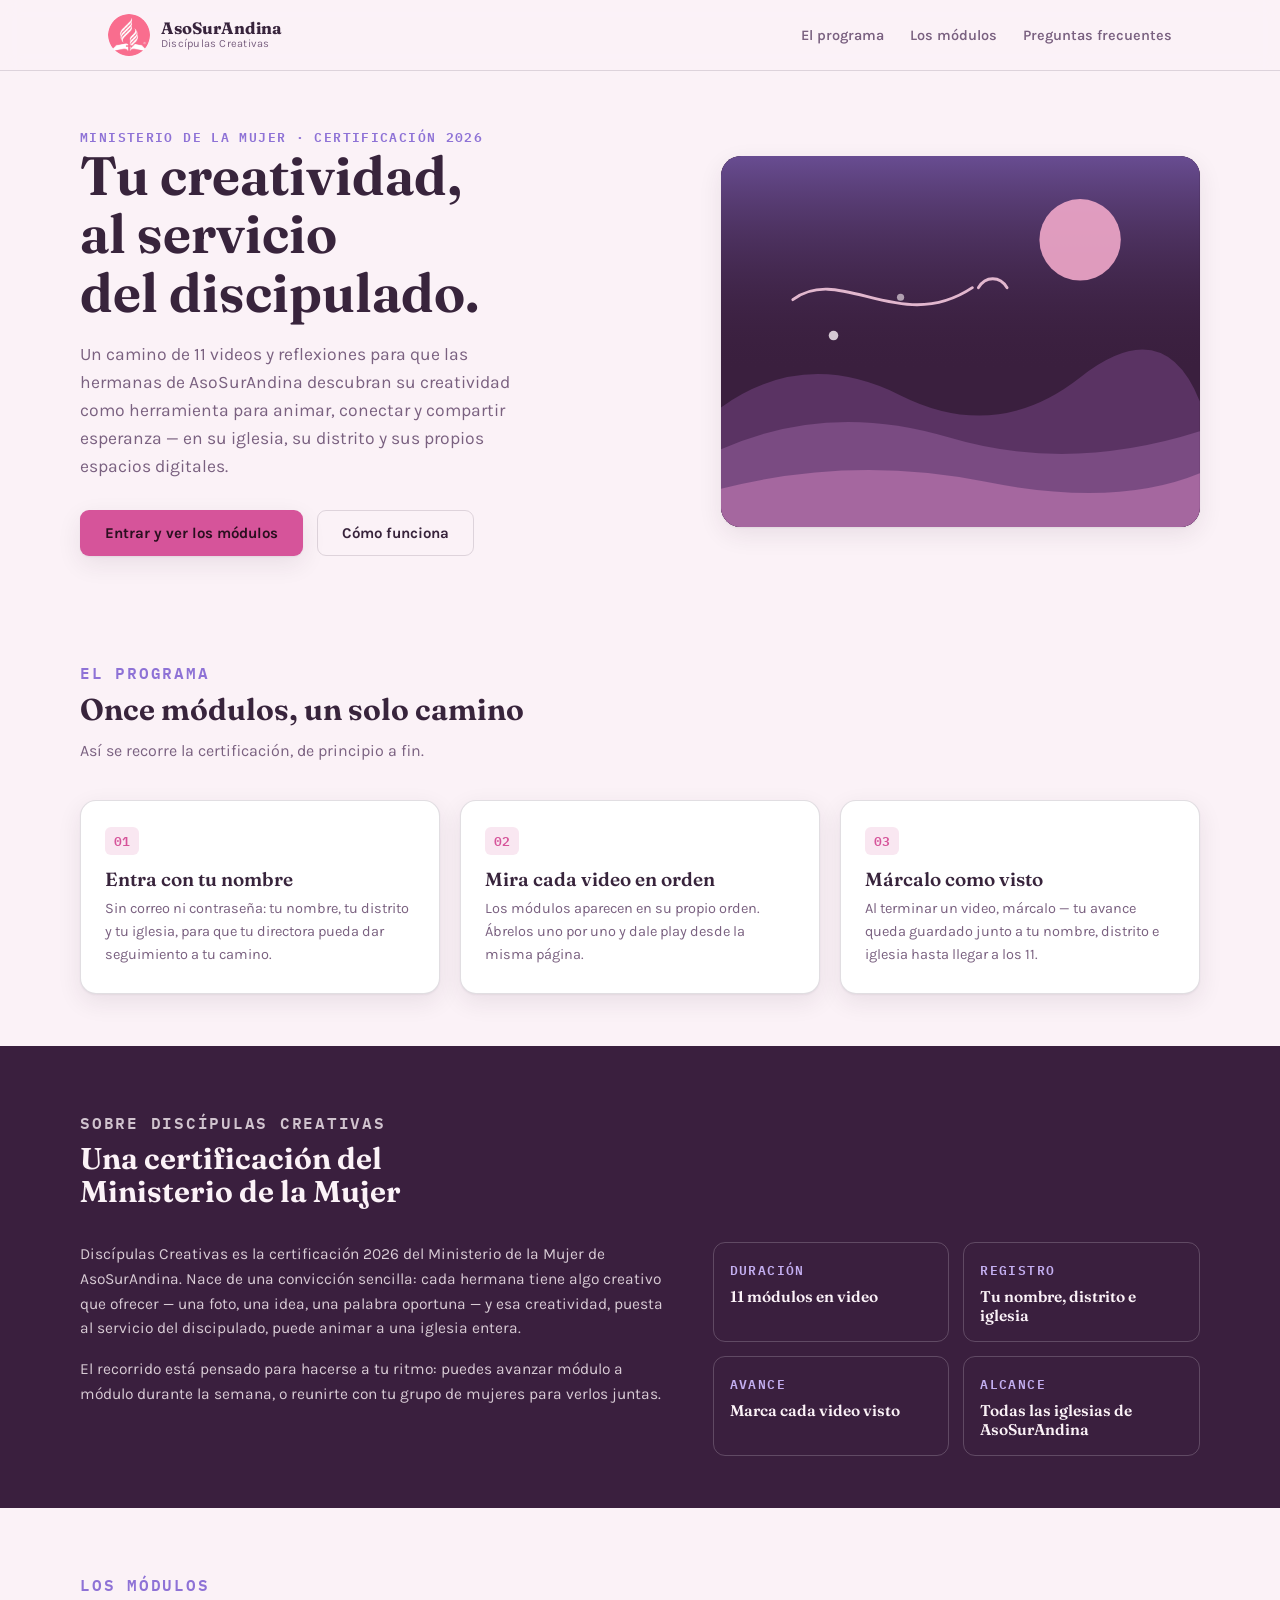
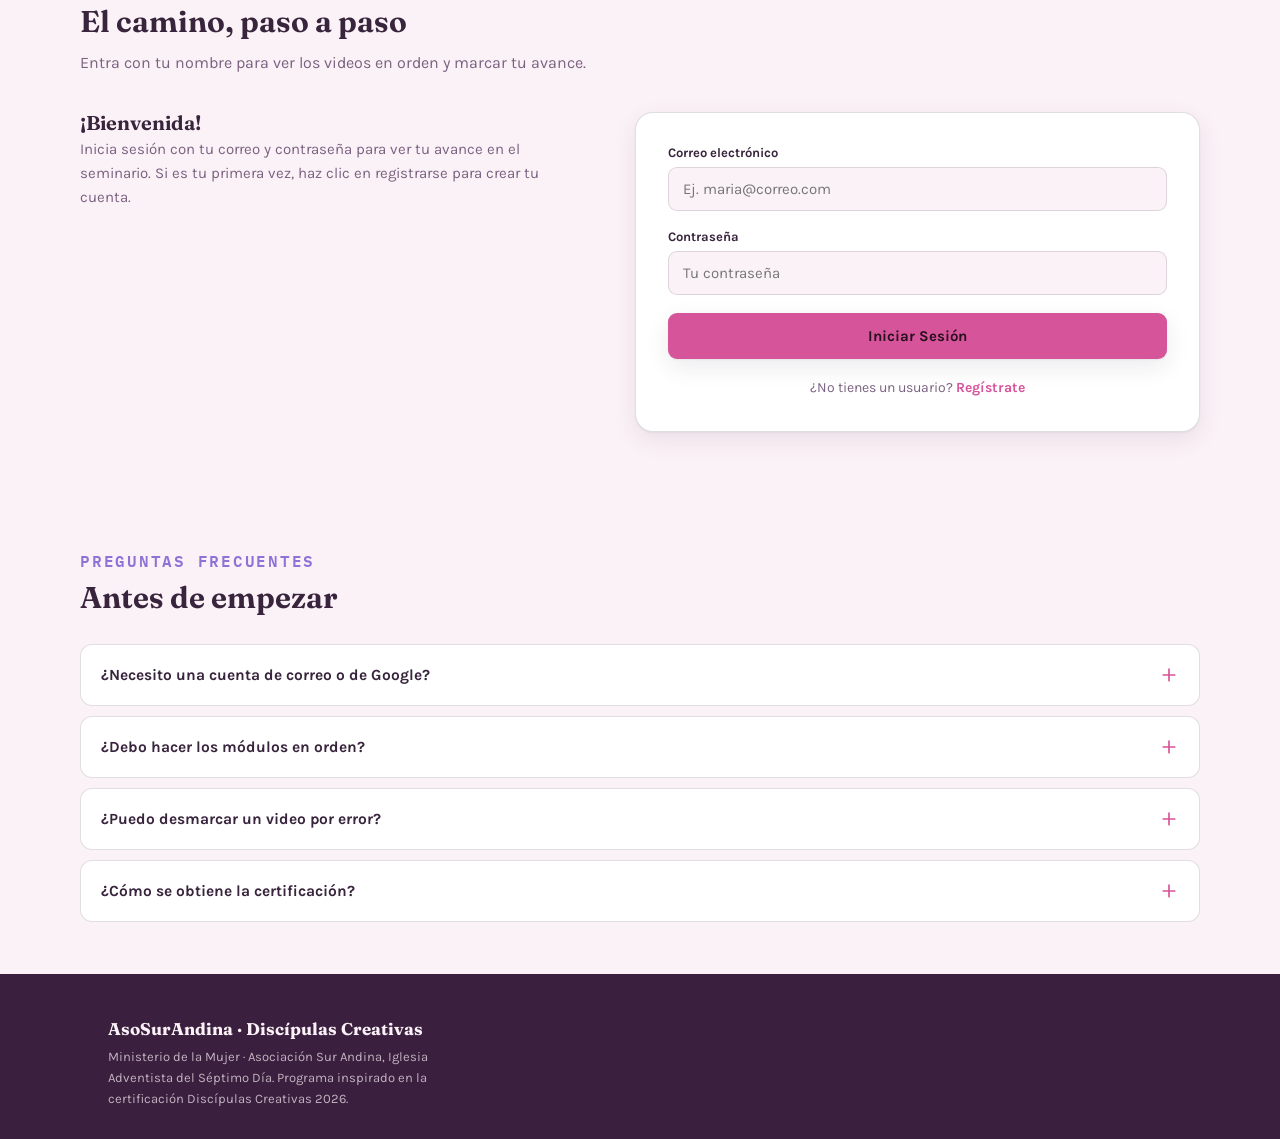
==== frontend/index.html @ 8f507f18 "feat(frontend): separar login y registro, añadir reproductor modal y solucionar error de codificacio" ====
<!DOCTYPE html>
<html lang="es">
<head>
  <meta charset="UTF-8">
  <meta name="viewport" content="width=device-width, initial-scale=1.0">
  <title>Discípulas Creativas</title>
<link rel="preconnect" href="https://fonts.googleapis.com">
<link rel="stylesheet" href="https://fonts.googleapis.com/css2?family=Fraunces:opsz,wght@9..144,400..900&family=Karla:wght@400;500;600;700&family=IBM+Plex+Mono:wght@500;600&display=swap">
<style>
  :root{
    --paper:#FBF2F7;
    --paper-card:#FFFFFF;
    --ink:#38243C;
    --ink-soft:#7A6180;
    --pink:#D6549A;
    --pink-soft:#F0A8C9;
    --lilac:#8E72D6;
    --lilac-soft:#C3AEF0;
    --plum-deep:#3A1F3E;
    --line:rgba(58,36,60,0.15);
    --band-text:#FBF2F7;
    --good:#3E8E63;
    --shadow: 0 1px 2px rgba(58,36,60,0.06), 0 8px 24px rgba(58,36,60,0.09);
  }
  @media (prefers-color-scheme: dark){
    :root:not([data-theme="light"]){
      --paper:#221420;
      --paper-card:#2C1B29;
      --ink:#F5E8F1;
      --ink-soft:#CBA9C4;
      --pink:#EE7FB3;
      --pink-soft:#F4A9CE;
      --lilac:#B79BEF;
      --lilac-soft:#8567C9;
      --plum-deep:#150A16;
      --line:rgba(245,232,241,0.14);
      --good:#5FBB86;
      --shadow: 0 1px 2px rgba(0,0,0,0.3), 0 8px 28px rgba(0,0,0,0.35);
    }
  }
  :root[data-theme="dark"]{
    --paper:#221420;
    --paper-card:#2C1B29;
    --ink:#F5E8F1;
    --ink-soft:#CBA9C4;
    --pink:#EE7FB3;
    --pink-soft:#F4A9CE;
    --lilac:#B79BEF;
    --lilac-soft:#8567C9;
    --plum-deep:#150A16;
    --line:rgba(245,232,241,0.14);
    --good:#5FBB86;
    --shadow: 0 1px 2px rgba(0,0,0,0.3), 0 8px 28px rgba(0,0,0,0.35);
  }

  *{box-sizing:border-box;}
  html{scroll-behavior:smooth;}
  body{
    margin:0;
    background:var(--paper);
    color:var(--ink);
    font-family:'Karla',ui-sans-serif,system-ui,sans-serif;
    -webkit-font-smoothing:antialiased;
  }
  img{max-width:100%;}
  h1,h2,h3{
    font-family:'Fraunces',ui-serif,Georgia,serif;
    font-weight:650;
    line-height:1.08;
    text-wrap:balance;
    margin:0;
    color:var(--ink);
  }
  p{line-height:1.6;margin:0;color:var(--ink-soft);}
  a{color:inherit;}
  .wrap{max-width:1120px;margin:0 auto;padding:0 28px;}
  .eyebrow{
    font-family:'IBM Plex Mono',ui-monospace,monospace;
    font-size:12.5px;
    letter-spacing:.11em;
    text-transform:uppercase;
    color:var(--lilac);
    font-weight:600;
  }

  /* ---------- header ---------- */
  header{
    position:sticky; top:0; z-index:40;
    background:color-mix(in srgb, var(--paper) 88%, transparent);
    backdrop-filter:blur(10px);
    border-bottom:1px solid var(--line);
  }
  .header-inner{
    display:flex;align-items:center;justify-content:space-between;
    padding:14px 28px; max-width:1120px;margin:0 auto;
    gap:20px;
  }
  .brand{display:flex;align-items:center;gap:11px;text-decoration:none;}
  .brand-mark{
    width:42px;height:42px;border-radius:50%;
    display:flex;align-items:center;justify-content:center;
    flex-shrink:0; overflow:hidden;
  }
  .brand-mark img{width:100%;height:100%;object-fit:contain;display:block;}
  .brand-text{display:flex;flex-direction:column;line-height:1.15;}
  .brand-text strong{font-family:'Fraunces',serif;font-size:16.5px;font-weight:700;color:var(--ink);}
  .brand-text span{font-size:11px;color:var(--ink-soft);letter-spacing:.02em;}
  nav{display:flex;gap:26px;}
  nav a{
    font-size:14.5px;font-weight:600;color:var(--ink-soft);
    text-decoration:none;white-space:nowrap;
  }
  nav a:hover{color:var(--pink);}
  @media (max-width:720px){
    nav{display:none;}
  }

  /* ---------- hero ---------- */
  .hero{padding:56px 0 40px;}
  .hero-grid{
    display:grid;grid-template-columns:1.1fr .9fr;gap:56px;align-items:center;
  }
  @media (max-width:860px){ .hero-grid{grid-template-columns:1fr;gap:36px;} }
  .hero h1{font-size:clamp(34px,4.6vw,54px);}
  .hero .lede{margin-top:18px;font-size:17.5px;max-width:46ch;}
  .cta-row{display:flex;gap:14px;margin-top:30px;flex-wrap:wrap;}
  .btn{
    font-family:'Karla',sans-serif;font-weight:700;font-size:15px;
    padding:13px 24px;border-radius:9px;border:1px solid transparent;
    text-decoration:none;cursor:pointer;display:inline-flex;align-items:center;gap:8px;
    transition:transform .12s ease, box-shadow .12s ease;
  }
  .btn:active{transform:translateY(1px);}
  .btn-primary{background:var(--pink);color:#2A0F1F;box-shadow:var(--shadow);}
  .btn-primary:hover{background:var(--pink-soft);}
  .btn-ghost{background:transparent;border-color:var(--line);color:var(--ink);}
  .btn-ghost:hover{border-color:var(--pink);color:var(--pink);}

  .hero-art{
    background:var(--plum-deep);border-radius:20px;
    aspect-ratio:4/3.1; position:relative; overflow:hidden;
    box-shadow:var(--shadow);
  }
  .hero-art svg{width:100%;height:100%;display:block;}

  /* ---------- program / 3 steps ---------- */
  .section{padding:52px 0;}
  .section-head{max-width:58ch;}
  .section-head h2{font-size:30px;margin-top:8px;}
  .section-head p{margin-top:12px;font-size:16px;}

  .steps{
    display:grid;grid-template-columns:repeat(3,1fr);gap:20px;margin-top:36px;
  }
  @media (max-width:820px){ .steps{grid-template-columns:1fr;} }
  .step-card{
    background:var(--paper-card);border:1px solid var(--line);border-radius:16px;
    padding:26px 24px; box-shadow:var(--shadow);
  }
  .step-num{
    font-family:'IBM Plex Mono',monospace;font-weight:600;font-size:13px;
    color:var(--pink); background:color-mix(in srgb, var(--pink) 14%, transparent);
    display:inline-block;padding:3px 9px;border-radius:6px;margin-bottom:14px;
  }
  .step-card h3{font-size:19px;margin-bottom:8px;font-weight:600;}
  .step-card p{font-size:14.5px;}

  /* ---------- about / stats ---------- */
  .about{background:var(--plum-deep);color:var(--band-text);}
  .about .section-head h2{color:var(--band-text);}
  .about .section-head p{color:color-mix(in srgb, var(--band-text) 78%, transparent);}
  .about-body{display:grid;grid-template-columns:1.2fr 1fr;gap:48px;margin-top:34px;align-items:start;}
  @media (max-width:860px){ .about-body{grid-template-columns:1fr;} }
  .about-body p{color:color-mix(in srgb, var(--band-text) 82%, transparent);font-size:15.5px;margin-bottom:16px;}
  .stats{display:grid;grid-template-columns:1fr 1fr;gap:14px;}
  .stat{
    border:1px solid color-mix(in srgb, var(--band-text) 20%, transparent);
    border-radius:12px;padding:16px 16px;
  }
  .stat .eyebrow{color:var(--lilac-soft);}
  .stat strong{
    display:block;font-family:'Fraunces',serif;font-size:15.5px;font-weight:600;
    margin-top:6px;color:var(--band-text);
  }

  /* ---------- registration card ---------- */
  .register-wrap{
    display:grid;grid-template-columns:.95fr 1.05fr;gap:44px;align-items:start;margin-top:36px;
  }
  @media (max-width:860px){ .register-wrap{grid-template-columns:1fr;} }
  .register-copy p{margin-bottom:14px;font-size:15px;}

  .card{
    background:var(--paper-card);border:1px solid var(--line);border-radius:18px;
    padding:32px; box-shadow:var(--shadow);
  }
  .card h3{font-size:20px;margin-bottom:6px;}
  .card .sub{font-size:14px;margin-bottom:22px;}
  .field{margin-bottom:18px;}
  .field label{
    display:block;font-size:13px;font-weight:700;margin-bottom:7px;
    color:var(--ink);
  }
  .field input, .field select{
    width:100%;font-family:'Karla',sans-serif;font-size:15px;
    padding:12px 14px;border-radius:9px;border:1px solid var(--line);
    background:var(--paper);color:var(--ink);
  }
  .field input:focus, .field select:focus, .btn:focus-visible, nav a:focus-visible{
    outline:2px solid var(--pink); outline-offset:2px;
  }
  .form-note{font-size:12.5px;margin-top:16px;line-height:1.55;}

  /* ---------- module list / progress ---------- */
  .progress-head{display:flex;justify-content:space-between;align-items:baseline;gap:12px;margin-bottom:6px;}
  .progress-head strong{font-family:'Fraunces',serif;font-size:19px;}
  .progress-count{font-family:'IBM Plex Mono',monospace;font-size:13px;color:var(--pink);font-weight:600;}
  .progress-bar{height:8px;border-radius:99px;background:var(--paper);border:1px solid var(--line);overflow:hidden;margin-bottom:22px;}
  .progress-fill{height:100%;background:linear-gradient(90deg, var(--pink), var(--lilac));border-radius:99px;transition:width .3s ease;}

  .banner-done{
    display:none;background:color-mix(in srgb, var(--good) 14%, transparent);
    border:1px solid color-mix(in srgb, var(--good) 40%, transparent);
    border-radius:12px;padding:16px 18px;margin-bottom:20px;
  }
  .banner-done strong{color:var(--good);font-family:'Fraunces',serif;font-size:16px;display:block;margin-bottom:4px;}
  .banner-done p{font-size:13.5px;}

  .module-row{
    border:1px solid var(--line);border-radius:12px;margin-bottom:10px;overflow:hidden;
    background:var(--paper);
  }
  .module-row.is-done{border-color:color-mix(in srgb, var(--good) 45%, var(--line));}
  .module-head{
    display:flex;align-items:center;gap:14px;padding:14px 16px;cursor:pointer;
  }
  .module-num{
    width:30px;height:30px;border-radius:50%;flex-shrink:0;
    display:flex;align-items:center;justify-content:center;
    font-family:'IBM Plex Mono',monospace;font-size:12.5px;font-weight:600;
    background:var(--paper-card);border:1px solid var(--line);color:var(--ink-soft);
  }
  .module-row.is-done .module-num{background:var(--good);border-color:var(--good);color:#fff;}
  .module-title{flex:1;font-weight:700;font-size:14.5px;}
  .module-status{
    font-family:'IBM Plex Mono',monospace;font-size:11px;letter-spacing:.05em;text-transform:uppercase;
    color:var(--ink-soft);flex-shrink:0;
  }
  .module-row.is-done .module-status{color:var(--good);}
  .module-chev{flex-shrink:0;width:18px;height:18px;color:var(--ink-soft);transition:transform .15s ease;}
  .module-row.open .module-chev{transform:rotate(90deg);}
  .module-body{display:none;padding:0 16px 18px;}
  .module-row.open .module-body{display:block;}
  .video-link{
    display:flex;align-items:center;gap:14px;width:100%;
    padding:16px 18px;border-radius:12px;margin-bottom:14px;
    background:var(--plum-deep);text-decoration:none;
    border:1px solid transparent;transition:transform .12s ease;
  }
  .video-link:hover{transform:translateY(-1px);}
  .video-link .play-circle{
    width:42px;height:42px;border-radius:50%;flex-shrink:0;
    background:var(--pink);display:flex;align-items:center;justify-content:center;
  }
  .video-link .play-circle svg{width:16px;height:16px;}
  .video-link .video-link-text{flex:1;}
  .video-link .video-link-text strong{
    display:block;color:var(--band-text);font-family:'Karla',sans-serif;font-size:14.5px;font-weight:700;
  }
  .video-link .video-link-text span{
    display:block;color:color-mix(in srgb, var(--band-text) 68%, transparent);font-size:12.5px;margin-top:2px;
  }
  .video-link .external-icon{width:16px;height:16px;flex-shrink:0;color:color-mix(in srgb, var(--band-text) 60%, transparent);}
  .mark-btn{
    font-family:'Karla',sans-serif;font-weight:700;font-size:13.5px;
    padding:9px 16px;border-radius:8px;border:1px solid var(--good);
    background:transparent;color:var(--good);cursor:pointer;
  }
  .mark-btn.is-done{background:var(--good);color:#fff;}

  /* ---------- faq ---------- */
  .faq-list{margin-top:30px;display:flex;flex-direction:column;gap:10px;}
  details.faq-item{
    background:var(--paper-card);border:1px solid var(--line);border-radius:12px;
    padding:4px 20px;
  }
  summary{
    cursor:pointer;font-weight:700;font-size:15.5px;padding:16px 0;
    list-style:none;display:flex;justify-content:space-between;align-items:center;gap:16px;
  }
  summary::-webkit-details-marker{display:none;}
  summary .chev{
    flex-shrink:0;width:20px;height:20px;color:var(--pink);
    transition:transform .18s ease;
  }
  details[open] summary .chev{transform:rotate(45deg);}
  details.faq-item p{padding:0 0 18px;font-size:14.5px;max-width:68ch;}

  /* ---------- footer ---------- */
  footer{background:var(--plum-deep);color:var(--band-text);padding:44px 0 30px;}
  .footer-inner{display:flex;justify-content:space-between;gap:24px;flex-wrap:wrap;align-items:flex-start;}
  .footer-brand strong{font-family:'Fraunces',serif;font-size:17px;color:var(--band-text);}
  .footer-brand p{color:color-mix(in srgb, var(--band-text) 70%, transparent);font-size:13px;margin-top:8px;max-width:40ch;}
  @media (prefers-reduced-motion: reduce){
    html{scroll-behavior:auto;}
    *{transition:none !important;}
  }

  /* ---------- modal de video ---------- */
  .modal-overlay {
    position: fixed;
    top: 0;
    left: 0;
    width: 100%;
    height: 100%;
    background-color: rgba(42, 15, 31, 0.85);
    backdrop-filter: blur(8px);
    z-index: 2000;
    display: flex;
    align-items: center;
    justify-content: center;
    opacity: 0;
    transition: opacity 0.3s ease;
  }
  .modal-overlay.active {
    opacity: 1;
  }
  .modal-content {
    position: relative;
    width: 95%;
    max-width: 1000px;
    background: var(--paper-card);
    border-radius: 16px;
    box-shadow: var(--shadow-card);
    overflow: hidden;
    border: 1px solid var(--border-soft);
    transform: scale(0.9);
    transition: transform 0.3s ease;
  }
  .modal-overlay.active .modal-content {
    transform: scale(1);
  }
  .video-container {
    position: relative;
    padding-bottom: 56.25%;
    height: 0;
    overflow: hidden;
  }
  .video-container iframe {
    position: absolute;
    top: 0;
    left: 0;
    width: 100%;
    height: 100%;
    border: none;
  }
  .modal-close-btn {
    position: absolute;
    top: 16px;
    right: 16px;
    width: 40px;
    height: 40px;
    border-radius: 50%;
    background-color: rgba(58, 31, 62, 0.85); /* Ciruela profundo translúcido */
    color: #FFFFFF;
    font-size: 26px;
    font-family: inherit;
    line-height: 1;
    border: 2px solid rgba(255, 255, 255, 0.4);
    cursor: pointer;
    z-index: 2100; /* Flota sobre el iframe */
    display: flex;
    align-items: center;
    justify-content: center;
    box-shadow: 0 4px 12px rgba(0, 0, 0, 0.4);
    transition: background-color 0.2s ease, transform 0.2s ease, border-color 0.2s ease;
  }
  .modal-close-btn:hover {
    background-color: var(--pink);
    border-color: #FFFFFF;
    transform: scale(1.1);
    color: #FFFFFF;
  }
</style>
</head>
<body>

<header>
  <div class="header-inner">
    <a class="brand" href="#top">
      <span class="brand-mark">
        <img src="[data-uri]" alt="Logo Iglesia Adventista del Séptimo Día">
      </span>
      <span class="brand-text">
        <strong>AsoSurAndina</strong>
        <span>Discípulas Creativas</span>
      </span>
    </a>
    <nav>
      <a href="#programa">El programa</a>
      <a href="#registro">Los módulos</a>
      <a href="#faq">Preguntas frecuentes</a>
    </nav>
  </div>
</header>

<main id="top">
  <!-- HERO -->
  <section class="hero wrap">
    <div class="hero-grid">
      <div>
        <p class="eyebrow">Ministerio de la Mujer · Certificación 2026</p>
        <h1>Tu creatividad, al servicio del discipulado.</h1>
        <p class="lede">Un camino de 11 videos y reflexiones para que las hermanas de AsoSurAndina descubran su creatividad como herramienta para animar, conectar y compartir esperanza — en su iglesia, su distrito y sus propios espacios digitales.</p>
        <div class="cta-row">
          <a class="btn btn-primary" href="#registro">Entrar y ver los módulos</a>
          <a class="btn btn-ghost" href="#programa">Cómo funciona</a>
        </div>
      </div>
      <div class="hero-art" aria-hidden="true">
        <svg viewBox="0 0 400 310" preserveAspectRatio="xMidYMax slice">
          <defs>
            <linearGradient id="skyfade" x1="0" y1="0" x2="0" y2="1">
              <stop offset="0" stop-color="#8E72D6" stop-opacity=".55"/>
              <stop offset="1" stop-color="#3A1F3E" stop-opacity="0"/>
            </linearGradient>
          </defs>
          <rect width="400" height="310" fill="#3A1F3E"/>
          <rect width="400" height="180" fill="url(#skyfade)"/>
          <circle cx="300" cy="70" r="34" fill="#F0A8C9" opacity=".9"/>
          <path d="M0 210 Q 70 160 150 200 T 300 185 T 400 205 V 310 H 0 Z" fill="#5A3363"/>
          <path d="M0 245 Q 90 205 190 235 T 400 230 V 310 H 0 Z" fill="#7A4B82"/>
          <path d="M0 278 Q 110 250 220 272 T 400 265 V 310 H 0 Z" fill="#A5679F"/>
          <g stroke="#F4C7DD" stroke-width="2.4" stroke-linecap="round" fill="none" opacity=".9">
            <path d="M60 120 C 100 90, 150 150, 210 110"/>
            <path d="M215 110 c 6 -10 18 -10 24 0"/>
          </g>
          <circle cx="94" cy="150" r="4" fill="#FBF2F7" opacity=".8"/>
          <circle cx="150" cy="118" r="3" fill="#FBF2F7" opacity=".6"/>
        </svg>
      </div>
    </div>
  </section>

  <!-- PROGRAMA -->
  <section class="section wrap" id="programa">
    <div class="section-head">
      <p class="eyebrow">El programa</p>
      <h2>Once módulos, un solo camino</h2>
      <p>Así se recorre la certificación, de principio a fin.</p>
    </div>
    <div class="steps">
      <div class="step-card">
        <span class="step-num">01</span>
        <h3>Entra con tu nombre</h3>
        <p>Sin correo ni contraseña: tu nombre, tu distrito y tu iglesia, para que tu directora pueda dar seguimiento a tu camino.</p>
      </div>
      <div class="step-card">
        <span class="step-num">02</span>
        <h3>Mira cada video en orden</h3>
        <p>Los módulos aparecen en su propio orden. Ábrelos uno por uno y dale play desde la misma página.</p>
      </div>
      <div class="step-card">
        <span class="step-num">03</span>
        <h3>Márcalo como visto</h3>
        <p>Al terminar un video, márcalo — tu avance queda guardado junto a tu nombre, distrito e iglesia hasta llegar a los 11.</p>
      </div>
    </div>
  </section>

  <!-- ABOUT / STATS -->
  <section class="about">
    <div class="section wrap">
      <div class="section-head">
        <p class="eyebrow">Sobre Discípulas Creativas</p>
        <h2>Una certificación del Ministerio de la Mujer</h2>
      </div>
      <div class="about-body">
        <div>
          <p>Discípulas Creativas es la certificación 2026 del Ministerio de la Mujer de AsoSurAndina. Nace de una convicción sencilla: cada hermana tiene algo creativo que ofrecer — una foto, una idea, una palabra oportuna — y esa creatividad, puesta al servicio del discipulado, puede animar a una iglesia entera.</p>
          <p>El recorrido está pensado para hacerse a tu ritmo: puedes avanzar módulo a módulo durante la semana, o reunirte con tu grupo de mujeres para verlos juntas.</p>
        </div>
        <div class="stats">
          <div class="stat"><span class="eyebrow">Duración</span><strong>11 módulos en video</strong></div>
          <div class="stat"><span class="eyebrow">Registro</span><strong>Tu nombre, distrito e iglesia</strong></div>
          <div class="stat"><span class="eyebrow">Avance</span><strong>Marca cada video visto</strong></div>
          <div class="stat"><span class="eyebrow">Alcance</span><strong>Todas las iglesias de AsoSurAndina</strong></div>
        </div>
      </div>
    </div>
  </section>

  <!-- REGISTRO / MÓDULOS -->
  <section class="section wrap" id="registro">
    <div class="section-head">
      <p class="eyebrow">Los módulos</p>
      <h2>El camino, paso a paso</h2>
      <p>Entra con tu nombre para ver los videos en orden y marcar tu avance.</p>
    </div>

    <div class="register-wrap">
      <div class="register-copy" id="register-copy">
        <h3 id="copy-title" style="font-family:'Fraunces',serif;font-size:20px;margin-bottom:4px;">¡Bienvenida!</h3>
        <p id="copy-desc">Inicia sesión con tu correo y contraseña para ver tu avance en el seminario. Si es tu primera vez, haz clic en registrarse para crear tu cuenta.</p>
      </div>

      <div class="card" id="register-card">
        <!-- Formulario de Login -->
        <form id="login-form">
          <div class="field">
            <label for="login-correo">Correo electrónico</label>
            <input id="login-correo" name="correo" type="email" autocomplete="email" required placeholder="Ej. maria@correo.com">
          </div>
          <div class="field">
            <label for="login-password">Contraseña</label>
            <input id="login-password" name="password" type="password" autocomplete="current-password" required placeholder="Tu contraseña">
          </div>
          <div id="login-error" style="color:#d6549a; font-size:13.5px; margin-bottom:14px; font-weight:600; display:none;"></div>
          <button class="btn btn-primary" type="submit" style="width:100%;justify-content:center;">Iniciar Sesión</button>
          <p style="text-align:center; margin-top:18px; font-size:14px; color:var(--ink-soft);">
            ¿No tienes un usuario? <a href="#" id="to-register" style="color:var(--pink); font-weight:700; text-decoration:none;">Regístrate</a>
          </p>
        </form>

        <!-- Formulario de Registro -->
        <form id="register-form" style="display:none;">
          <div class="field">
            <label for="reg-username">Nombre de usuario</label>
            <input id="reg-username" name="username" type="text" autocomplete="username" required placeholder="Ej. María Fernanda">
          </div>
          <div class="field">
            <label for="reg-correo">Correo electrónico</label>
            <input id="reg-correo" name="correo" type="email" autocomplete="email" required placeholder="Ej. maria@correo.com">
          </div>
          <div class="field">
            <label for="reg-password">Contraseña</label>
            <input id="reg-password" name="password" type="password" autocomplete="new-password" required placeholder="Crea una contraseña">
          </div>
          <div class="field">
            <label for="reg-password-confirm">Confirmar contraseña</label>
            <input id="reg-password-confirm" name="password_confirm" type="password" autocomplete="new-password" required placeholder="Repite tu contraseña">
          </div>
          <div class="field">
            <label for="distrito">Tu distrito</label>
            <select id="distrito" name="distrito" required>
              <option value="" disabled selected>Selecciona tu distrito…</option>
            </select>
          </div>
          <div class="field">
            <label for="iglesia">Tu iglesia o grupo</label>
            <select id="iglesia" name="iglesia" required disabled>
              <option value="" disabled selected>Primero elige tu distrito…</option>
            </select>
          </div>
          <div id="register-error" style="color:#d6549a; font-size:13.5px; margin-bottom:14px; font-weight:600; display:none;"></div>
          <button class="btn btn-primary" type="submit" style="width:100%;justify-content:center;">Registrarse</button>
          <p style="text-align:center; margin-top:18px; font-size:14px; color:var(--ink-soft);">
            ¿Ya tienes una cuenta? <a href="#" id="to-login" style="color:var(--pink); font-weight:700; text-decoration:none;">Volver al login</a>
          </p>
        </form>

        <div id="modules-block" style="display:none;">
          <div class="progress-head">
            <strong id="modules-greeting">Hola</strong>
            <span class="progress-count" id="progress-count">0/11</span>
          </div>
          <div class="progress-bar"><div class="progress-fill" id="progress-fill" style="width:0%;"></div></div>

          <div class="banner-done" id="banner-done">
            <strong>¡Felicidades! Completaste los 11 módulos.</strong>
            <p>Tu certificado será entregado por el Ministerio de la Mujer de AsoSurAndina.</p>
          </div>

          <div id="module-rows"></div>
        </div>
      </div>
    </div>
  </section>

  <!-- FAQ -->
  <section class="section wrap" id="faq">
    <div class="section-head">
      <p class="eyebrow">Preguntas frecuentes</p>
      <h2>Antes de empezar</h2>
    </div>
    <div class="faq-list">
      <details class="faq-item">
        <summary>¿Necesito una cuenta de correo o de Google?
          <svg class="chev" viewBox="0 0 24 24" fill="none"><path d="M12 5v14M5 12h14" stroke="currentColor" stroke-width="2" stroke-linecap="round"/></svg>
        </summary>
        <p>No. Solo entras con tu nombre, tu distrito y tu iglesia — no se pide correo electrónico.</p>
      </details>
      <details class="faq-item">
        <summary>¿Debo hacer los módulos en orden?
          <svg class="chev" viewBox="0 0 24 24" fill="none"><path d="M12 5v14M5 12h14" stroke="currentColor" stroke-width="2" stroke-linecap="round"/></svg>
        </summary>
        <p>Se recomienda seguir el orden 1 al 11, pero puedes retomar el camino donde lo dejaste entrando con el mismo nombre, distrito e iglesia.</p>
      </details>
      <details class="faq-item">
        <summary>¿Puedo desmarcar un video por error?
          <svg class="chev" viewBox="0 0 24 24" fill="none"><path d="M12 5v14M5 12h14" stroke="currentColor" stroke-width="2" stroke-linecap="round"/></svg>
        </summary>
        <p>Sí. Vuelve a abrir ese módulo y pulsa el botón otra vez para quitar la marca.</p>
      </details>
      <details class="faq-item">
        <summary>¿Cómo se obtiene la certificación?
          <svg class="chev" viewBox="0 0 24 24" fill="none"><path d="M12 5v14M5 12h14" stroke="currentColor" stroke-width="2" stroke-linecap="round"/></svg>
        </summary>
        <p>Marcando como vistos los 11 módulos antes de la fecha de cierre que anuncie el Ministerio de la Mujer de tu asociación.</p>
      </details>
    </div>
  </section>
</main>

<footer>
  <div class="wrap footer-inner">
    <div class="footer-brand">
      <strong>AsoSurAndina · Discípulas Creativas</strong>
      <p>Ministerio de la Mujer · Asociación Sur Andina, Iglesia Adventista del Séptimo Día. Programa inspirado en la certificación Discípulas Creativas 2026.</p>
    </div>
  </div>
</footer>

  <!-- Modal de Video Embebido -->
  <div id="video-modal" class="modal-overlay" style="display:none;">
    <div class="modal-content">
      <button id="modal-close" class="modal-close-btn">&times;</button>
      <div class="video-container">
        <iframe id="modal-iframe" src="" frameborder="0" allow="accelerometer; autoplay; clipboard-write; encrypted-media; gyroscope; picture-in-picture" allowfullscreen></iframe>
      </div>
    </div>
  </div>

<script>
(function(){
  var DISTRITOS = {
    "Algeciras": ["Iglesia Shalom Algeciras", "Iglesia Central Algeciras", "Iglesia Eben Ezer Algeciras", "Iglesia Santana Ramos", "Iglesia Paraíso Algeciras", "Grupo Nueva Jerusalén Algeciras"],
    "Campo Alegre": ["Iglesia Central Campo Alegre", "Iglesia Emmanuel Campo Alegre", "Grupo Sinaí Campo Alegre", "Iglesia Libertad Hobo", "Iglesia Jehová Nissi", "Iglesia Sión Rivera", "Iglesia Renacer Hobo"],
    "Florencia Central": ["Iglesia Central Florencia", "Iglesia Jerusalén Florencia", "Grupo Canaán Yurayaco", "Iglesia Esmirna Curillo", "Iglesia Belén", "Grupo Renacer la Gloria", "Iglesia Efeso Ceilan", "Iglesia Filadelfia"],
    "Florencia Nuevo Amanecer": ["Iglesia Nuevo Amanecer", "Iglesia Orión Florencia", "Grupo Nazareth Florencia", "Grupo Sinaí Solano", "Grupo Lirios", "Iglesia Olivos", "Grupo Luz Celestial", "Grupo Paraiso San Antonio"],
    "Florencia Redención": ["Iglesia Nuevo Amanecer", "Iglesia Orión Florencia", "Grupo Nazareth Florencia", "Grupo Sinaí Solano", "Grupo Lirios", "Iglesia Olivos", "Grupo Luz Celestial", "Grupo Paraiso San Antonio"],
    "Garzón": ["Iglesia Renacer Garzón", "Iglesia Gigantes de la Fe", "Grupo Eben Ezer Suaza", "Iglesia Horeb Zuluaga", "Iglesia Sion Silvania", "Grupo Jerusalen Guadalupe", "Grupo Nueva Esperanza Garzón"],
    "La Plata": ["Iglesia Edén La Plata", "Iglesia Getsemaní Getzem", "Iglesia Maranatha Agrado", "Grupo Elohim Paicol", "Grupo Tesalia"],
    "Neiva Central": ["Iglesia Neiva Central", "Grupo Roca Eterna", "Iglesia AMAS CABI", "Iglesia Getsemaní Neiva", "Iglesia Bethel Aipe", "Iglesia Salem (San Andrés)", "Grupo Tello", "Grupo Palermo", "Grupo Orión Neiva"],
    "Neiva Jardín": ["Iglesia Jardín", "Iglesia Nueva Jerusalén", "Iglesia Fuente de Vida (Vegalarga)", "Grupo Siervos de Dios", "Iglesia Luz de Oriente"],
    "Neiva Sur": ["Iglesia Manantial Neiva", "Iglesia Bethel Río Chiquito", "Iglesia Edén Neiva", "Iglesia Filadelfia Neiva", "Grupo Renacer Caguán"],
    "Pitalito Norte": ["Iglesia Pitalito Central", "Iglesia Acevedo", "Grupo Maito", "Grupo Timaná San Antonio", "Iglesia Esperanza Marimba"],
    "Pitalito Sur": ["Iglesia Nuevo Edén", "Iglesia Maranatha Criollo", "Iglesia Palestina Pitalito", "Iglesia Remanente Isnos", "Iglesia Paraíso Pitalito", "Grupo Emanuel Bordones", "Grupo Jerusalén Bruselas"],
    "Puerto Rico": ["Iglesia Horeb Puerto Rico", "Iglesia Emmanuel Puerto Rico", "Iglesia Gilgal Doncello", "Iglesia Edén Doncello", "Iglesia Fuente Vida - La Granada", "Iglesia Bethel Guacamayas", "Grupo Paraíso las Palmas"],
    "San Vicente": ["Iglesia Sión San Vicente", "Iglesia Manantial Campo Hermoso", "Iglesia La Victoria San Vicente", "Iglesia Bethel Macarena", "Iglesia Sinaí la Novia", "Iglesia Renacer la Cristalina", "Grupo Remanente San Juan", "Grupo Luz de Esperanza Tailandia", "Grupo Rayo de Luz", "Iglesia Maranatha Las Damas"]
  };
  var DISTRITO_ORDEN = ["Algeciras", "Campo Alegre", "Florencia Central", "Florencia Nuevo Amanecer", "Florencia Redención", "Garzón", "La Plata", "Neiva Central", "Neiva Jardín", "Neiva Sur", "Pitalito Norte", "Pitalito Sur", "Puerto Rico", "San Vicente"];

  var VIDEOS = [
    "GTAE-9enobE",
    "BVfEVHRgN80",
    "PiXd2b528zU",
    "dM_hH9MyGUM",
    "ZTivyeO5IBU",
    "XrkzVxZZID8",
    "k_rTSxdcMcs",
    "h8kU7DcH3Wg",
    "prVqmEdsEis",
    "9uL8y1vanWk",
    "Ib2aRTIPCIM"
  ];
  var TOTAL = VIDEOS.length;

  var distritoSelect = document.getElementById('distrito');
  var iglesiaSelect = document.getElementById('iglesia');

  DISTRITO_ORDEN.forEach(function(dist){
    var opt = document.createElement('option');
    opt.value = dist; opt.textContent = dist;
    distritoSelect.appendChild(opt);
  });

  distritoSelect.addEventListener('change', function(){
    var dist = distritoSelect.value;
    iglesiaSelect.innerHTML = '';
    var congregaciones = DISTRITOS[dist] || [];
    var placeholder = document.createElement('option');
    placeholder.value = ''; placeholder.disabled = true; placeholder.selected = true;
    placeholder.textContent = 'Selecciona tu iglesia o grupo…';
    iglesiaSelect.appendChild(placeholder);
    congregaciones.forEach(function(name){
      var opt = document.createElement('option');
      opt.value = name; opt.textContent = name;
      iglesiaSelect.appendChild(opt);
    });
    iglesiaSelect.disabled = congregaciones.length === 0;
  });

  function slugify(s){
    return s.toString().trim().toLowerCase()
      .normalize('NFD').replace(/[̀-ͯ]/g,'')
      .replace(/[^a-z0-9]+/g,'-').replace(/(^-|-$)/g,'');
  }

  var loginForm = document.getElementById('login-form');
  var registerForm = document.getElementById('register-form');
  var registerCopy = document.getElementById('register-copy');
  var copyTitle = document.getElementById('copy-title');
  var copyDesc = document.getElementById('copy-desc');
  var toRegisterBtn = document.getElementById('to-register');
  var toLoginBtn = document.getElementById('to-login');
  var loginError = document.getElementById('login-error');
  var registerError = document.getElementById('register-error');

  var modulesBlock = document.getElementById('modules-block');
  var moduleRows = document.getElementById('module-rows');
  var progressFill = document.getElementById('progress-fill');
  var progressCount = document.getElementById('progress-count');
  var bannerDone = document.getElementById('banner-done');

  var state = { nombre:'', correo:'', distrito:'', iglesia:'', password:'', slug:'', completados:[] };

  // Alternancia entre formularios
  toRegisterBtn.addEventListener('click', function(e){
    e.preventDefault();
    loginForm.style.display = 'none';
    registerForm.style.display = 'block';
    copyTitle.textContent = 'Regístrate en la plataforma';
    copyDesc.textContent = 'Crea tu usuario, ingresa tu correo electrónico y selecciona tu distrito e iglesia para comenzar el seminario de Discípulas Creativas.';
    loginError.style.display = 'none';
    registerError.style.display = 'none';
  });

  toLoginBtn.addEventListener('click', function(e){
    e.preventDefault();
    registerForm.style.display = 'none';
    loginForm.style.display = 'block';
    copyTitle.textContent = '¡Bienvenida!';
    copyDesc.textContent = 'Inicia sesión con tu correo y contraseña para ver tu avance en el seminario. Si es tu primera vez, haz clic en registrarse para crear tu cuenta.';
    loginError.style.display = 'none';
    registerError.style.display = 'none';
  });

  function buildRows(){
    moduleRows.innerHTML = '';
    VIDEOS.forEach(function(videoId, i){
      var n = i + 1;
      var done = state.completados.indexOf(n) !== -1;
      var row = document.createElement('div');
      row.className = 'module-row' + (done ? ' is-done' : '');
      row.dataset.n = n;
      row.innerHTML =
        '<div class="module-head" data-toggle="' + n + '">' +
          '<span class="module-num">' + n + '</span>' +
          '<span class="module-title">Módulo ' + n + '</span>' +
          '<span class="module-status">' + (done ? 'Completado' : 'Pendiente') + '</span>' +
          '<svg class="module-chev" viewBox="0 0 24 24" fill="none"><path d="M9 6l6 6-6 6" stroke="currentColor" stroke-width="2" stroke-linecap="round" stroke-linejoin="round"/></svg>' +
        '</div>' +
        '<div class="module-body">' +
          '<a class="video-link" href="https://www.youtube.com/watch?v=' + videoId + '" rel="noopener">' +
            '<span class="play-circle"><svg viewBox="0 0 24 24" fill="none"><path d="M6 4l14 8-14 8V4z" fill="#2A0F1F"/></svg></span>' +
            '<span class="video-link-text"><strong>Ver video del módulo ' + n + '</strong><span>Se reproduce en la página</span></span>' +
          '</a>' +
          '<button type="button" class="mark-btn' + (done ? ' is-done' : '') + '" data-mark="' + n + '">' + (done ? '✓ Marcado como visto' : 'Marcar como visto') + '</button>' +
        '</div>';
      moduleRows.appendChild(row);
    });
  }

  function refreshProgress(){
    var count = state.completados.length;
    progressCount.textContent = count + '/' + TOTAL;
    progressFill.style.width = Math.round((count / TOTAL) * 100) + '%';
    bannerDone.style.display = count >= TOTAL ? 'block' : 'none';
    Array.prototype.forEach.call(moduleRows.querySelectorAll('.module-row'), function(row){
      var n = parseInt(row.dataset.n, 10);
      var done = state.completados.indexOf(n) !== -1;
      row.classList.toggle('is-done', done);
      row.querySelector('.module-status').textContent = done ? 'Completado' : 'Pendiente';
      var btn = row.querySelector('.mark-btn');
      btn.classList.toggle('is-done', done);
      btn.textContent = done ? '✓ Marcado como visto' : 'Marcar como visto';
    });
  }

  function persist(){
    try{
      if (state.correo) {
        var userKey = 'dc-user-' + state.correo.toLowerCase();
        var userData = {
          nombre: state.nombre,
          correo: state.correo,
          distrito: state.distrito,
          iglesia: state.iglesia,
          password: state.password,
          completados: state.completados,
          actualizadoEn: new Date().toISOString()
        };
        localStorage.setItem(userKey, JSON.stringify(userData));
        localStorage.setItem('dc-active-session', state.correo);
      }
    }catch(err){}
  }

  moduleRows.addEventListener('click', function(e){
    var videoLink = e.target.closest('.video-link');
    if (videoLink) {
      e.preventDefault();
      var href = videoLink.getAttribute('href');
      var videoId = href.split('v=')[1];
      if (videoId) {
        openVideoModal(videoId);
      }
      return;
    }
    var head = e.target.closest('[data-toggle]');
    if (head){
      var row = head.closest('.module-row');
      var wasOpen = row.classList.contains('open');
      Array.prototype.forEach.call(moduleRows.querySelectorAll('.module-row.open'), function(r){ r.classList.remove('open'); });
      if (!wasOpen){
        row.classList.add('open');
      }
      return;
    }
    var markBtn = e.target.closest('[data-mark]');
    if (markBtn){
      var n = parseInt(markBtn.dataset.mark, 10);
      var idx = state.completados.indexOf(n);
      if (idx === -1) state.completados.push(n); else state.completados.splice(idx, 1);
      refreshProgress();
      persist();
    }
  });

  // Envío del Formulario de Registro
  registerForm.addEventListener('submit', function(e){
    e.preventDefault();
    registerError.style.display = 'none';

    var nombre = document.getElementById('reg-username').value.trim();
    var correo = document.getElementById('reg-correo').value.trim().toLowerCase();
    var password = document.getElementById('reg-password').value;
    var passwordConfirm = document.getElementById('reg-password-confirm').value;
    var distrito = distritoSelect.value;
    var iglesia = iglesiaSelect.value;

    if (!nombre || !correo || !password || !passwordConfirm || !distrito || !iglesia) {
      registerError.textContent = 'Todos los campos son obligatorios.';
      registerError.style.display = 'block';
      return;
    }

    if (password !== passwordConfirm) {
      registerError.textContent = 'Las contraseñas no coinciden.';
      registerError.style.display = 'block';
      return;
    }

    // Verificar si el correo ya existe
    try {
      var existing = localStorage.getItem('dc-user-' + correo);
      if (existing) {
        registerError.textContent = 'Este correo electrónico ya está registrado.';
        registerError.style.display = 'block';
        return;
      }
    } catch(err){}

    state.nombre = nombre;
    state.correo = correo;
    state.distrito = distrito;
    state.iglesia = iglesia;
    state.password = password;
    state.slug = slugify(nombre) + '--' + slugify(distrito) + '--' + slugify(iglesia);
    state.completados = [];

    persist();

    // Ocultar formulario de registro y mostrar módulos
    registerForm.style.display = 'none';
    registerCopy.style.display = 'none'; // ocultar textos para hacer espacio
    document.getElementById('modules-greeting').textContent = 'Hola, ' + nombre;
    modulesBlock.style.display = 'block';
    buildRows();
    refreshProgress();
  });

  // Envío del Formulario de Login
  loginForm.addEventListener('submit', function(e){
    e.preventDefault();
    loginError.style.display = 'none';

    var correo = document.getElementById('login-correo').value.trim().toLowerCase();
    var password = document.getElementById('login-password').value;

    if (!correo || !password) {
      loginError.textContent = 'Por favor ingresa tu correo y contraseña.';
      loginError.style.display = 'block';
      return;
    }

    var userData = null;
    try {
      var raw = localStorage.getItem('dc-user-' + correo);
      if (raw) userData = JSON.parse(raw);
    } catch(err){}

    if (!userData || userData.password !== password) {
      loginError.textContent = 'El correo electrónico o la contraseña son incorrectos.';
      loginError.style.display = 'block';
      return;
    }

    state.nombre = userData.nombre;
    state.correo = userData.correo;
    state.distrito = userData.distrito;
    state.iglesia = userData.iglesia;
    state.password = userData.password;
    state.slug = slugify(userData.nombre) + '--' + slugify(userData.distrito) + '--' + slugify(userData.iglesia);
    state.completados = Array.isArray(userData.completados) ? userData.completados : [];

    // Guardar sesión activa
    try {
      localStorage.setItem('dc-active-session', correo);
    } catch(err){}

    // Ocultar formulario de login y mostrar módulos
    loginForm.style.display = 'none';
    registerCopy.style.display = 'none'; // ocultar textos para hacer espacio
    document.getElementById('modules-greeting').textContent = 'Hola, ' + userData.nombre;
    modulesBlock.style.display = 'block';
    buildRows();
    refreshProgress();
  });

  // Crear botón de cerrar sesión dinámicamente
  var logoutBtn = document.createElement('a');
  logoutBtn.href = '#';
  logoutBtn.textContent = 'Cerrar sesión';
  logoutBtn.style.fontSize = '12px';
  logoutBtn.style.color = 'var(--pink)';
  logoutBtn.style.marginLeft = '12px';
  logoutBtn.style.textDecoration = 'none';
  logoutBtn.style.fontWeight = 'normal';
  logoutBtn.addEventListener('click', function(e){
    e.preventDefault();
    try {
      localStorage.removeItem('dc-active-session');
    } catch(err){}
    window.location.reload();
  });
  document.getElementById('modules-greeting').after(logoutBtn);

  // Intentar restaurar sesión activa al cargar la página
  try {
    var activeEmail = localStorage.getItem('dc-active-session');
    if (activeEmail) {
      var rawUser = localStorage.getItem('dc-user-' + activeEmail.toLowerCase());
      if (rawUser) {
        var user = JSON.parse(rawUser);
        state.nombre = user.nombre;
        state.correo = user.correo;
        state.distrito = user.distrito;
        state.iglesia = user.iglesia;
        state.password = user.password;
        state.slug = slugify(user.nombre) + '--' + slugify(user.distrito) + '--' + user.iglesia;
        state.completados = Array.isArray(user.completados) ? user.completados : [];

        loginForm.style.display = 'none';
        registerForm.style.display = 'none';
        registerCopy.style.display = 'none';
        document.getElementById('modules-greeting').textContent = 'Hola, ' + user.nombre;
        modulesBlock.style.display = 'block';
        buildRows();
        refreshProgress();
      }
    }
  } catch(err){}

  // Lógica del modal de video embebido
  var videoModal = document.getElementById('video-modal');
  var modalIframe = document.getElementById('modal-iframe');
  var modalClose = document.getElementById('modal-close');

  function openVideoModal(videoId) {
    modalIframe.src = 'https://www.youtube.com/embed/' + videoId + '?autoplay=1';
    videoModal.style.display = 'flex';
    setTimeout(function(){
      videoModal.classList.add('active');
    }, 10);
  }

  function closeVideoModal() {
    videoModal.classList.remove('active');
    setTimeout(function(){
      videoModal.style.display = 'none';
      modalIframe.src = '';
    }, 300);
  }

  modalClose.addEventListener('click', closeVideoModal);
  videoModal.addEventListener('click', function(e){
    if (e.target === videoModal) {
      closeVideoModal();
    }
  });

})();
</script>

</body>
</html>
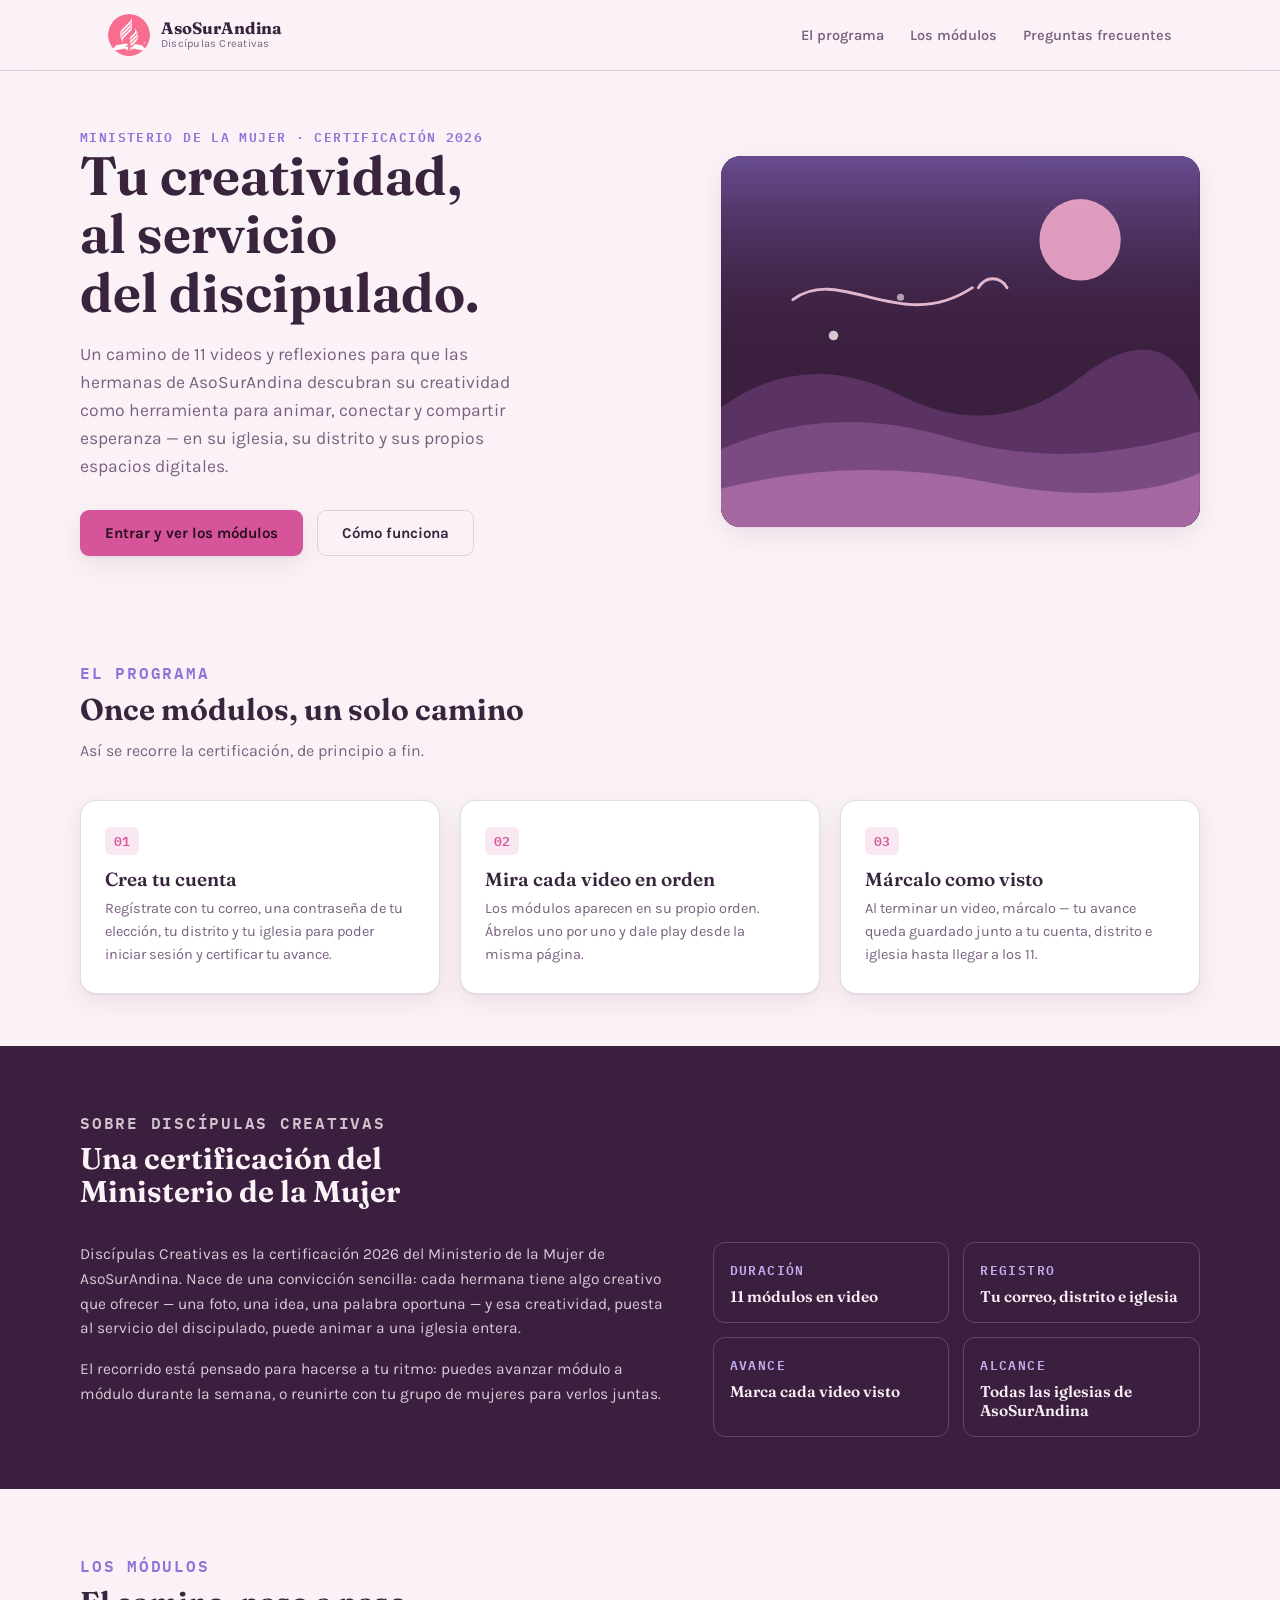
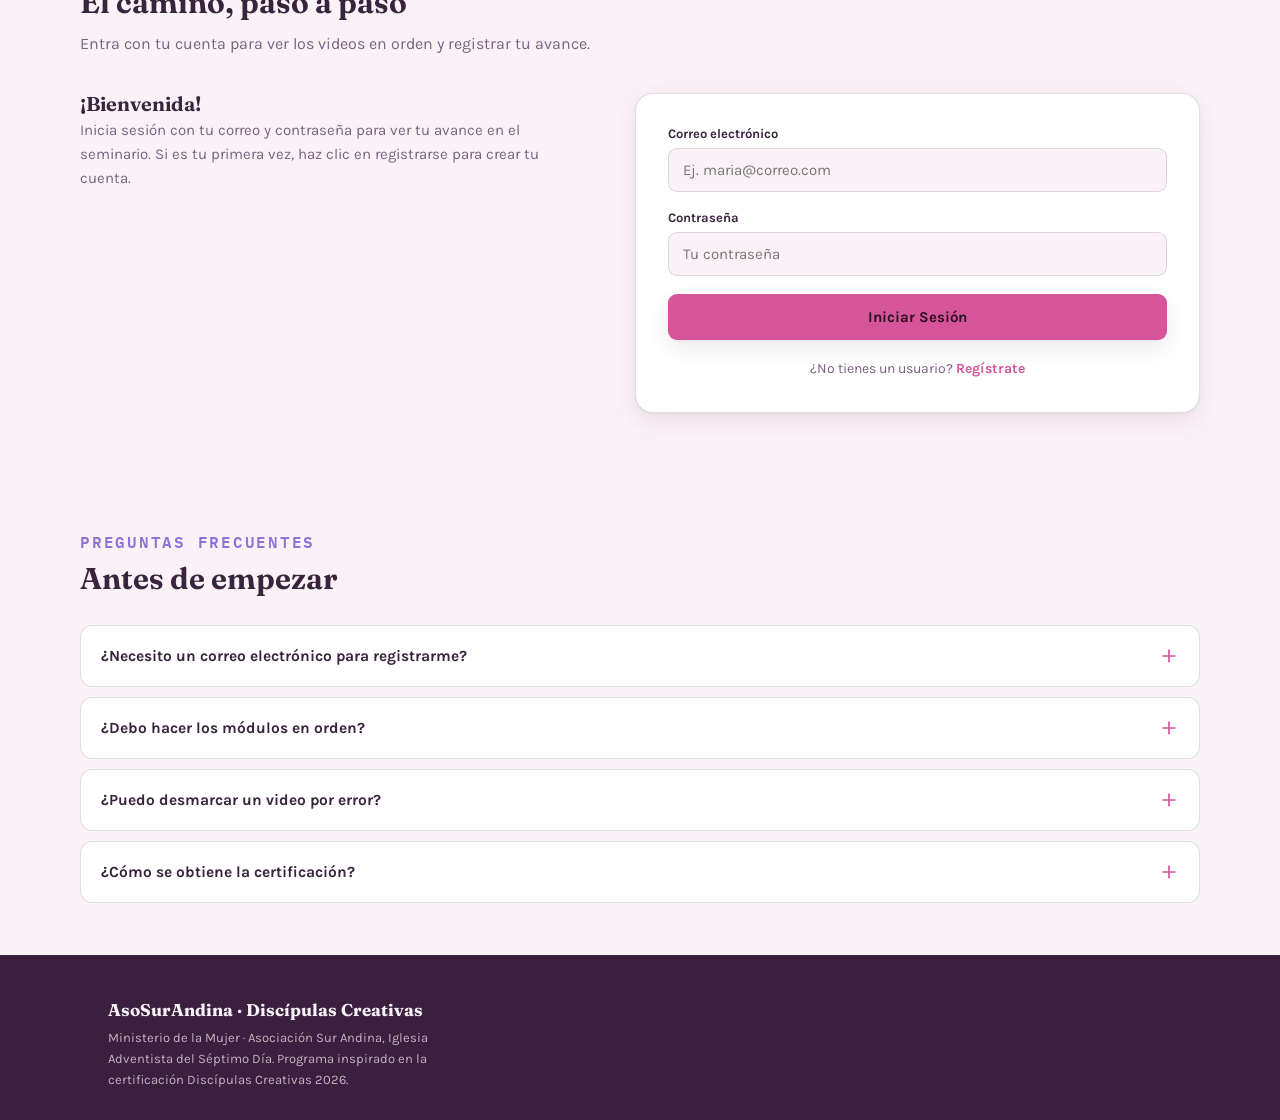
==== commit defd5571: "feat: modularizacion de estilos CSS en archivos externos y redisenio de cursos estilo YouTube" ====
--- a/frontend/index.html
+++ b/frontend/index.html
@@ -6,382 +6,7 @@
   <title>Discípulas Creativas</title>
 <link rel="preconnect" href="https://fonts.googleapis.com">
 <link rel="stylesheet" href="https://fonts.googleapis.com/css2?family=Fraunces:opsz,wght@9..144,400..900&family=Karla:wght@400;500;600;700&family=IBM+Plex+Mono:wght@500;600&display=swap">
-<style>
-  :root{
-    --paper:#FBF2F7;
-    --paper-card:#FFFFFF;
-    --ink:#38243C;
-    --ink-soft:#7A6180;
-    --pink:#D6549A;
-    --pink-soft:#F0A8C9;
-    --lilac:#8E72D6;
-    --lilac-soft:#C3AEF0;
-    --plum-deep:#3A1F3E;
-    --line:rgba(58,36,60,0.15);
-    --band-text:#FBF2F7;
-    --good:#3E8E63;
-    --shadow: 0 1px 2px rgba(58,36,60,0.06), 0 8px 24px rgba(58,36,60,0.09);
-  }
-  @media (prefers-color-scheme: dark){
-    :root:not([data-theme="light"]){
-      --paper:#221420;
-      --paper-card:#2C1B29;
-      --ink:#F5E8F1;
-      --ink-soft:#CBA9C4;
-      --pink:#EE7FB3;
-      --pink-soft:#F4A9CE;
-      --lilac:#B79BEF;
-      --lilac-soft:#8567C9;
-      --plum-deep:#150A16;
-      --line:rgba(245,232,241,0.14);
-      --good:#5FBB86;
-      --shadow: 0 1px 2px rgba(0,0,0,0.3), 0 8px 28px rgba(0,0,0,0.35);
-    }
-  }
-  :root[data-theme="dark"]{
-    --paper:#221420;
-    --paper-card:#2C1B29;
-    --ink:#F5E8F1;
-    --ink-soft:#CBA9C4;
-    --pink:#EE7FB3;
-    --pink-soft:#F4A9CE;
-    --lilac:#B79BEF;
-    --lilac-soft:#8567C9;
-    --plum-deep:#150A16;
-    --line:rgba(245,232,241,0.14);
-    --good:#5FBB86;
-    --shadow: 0 1px 2px rgba(0,0,0,0.3), 0 8px 28px rgba(0,0,0,0.35);
-  }
-
-  *{box-sizing:border-box;}
-  html{scroll-behavior:smooth;}
-  body{
-    margin:0;
-    background:var(--paper);
-    color:var(--ink);
-    font-family:'Karla',ui-sans-serif,system-ui,sans-serif;
-    -webkit-font-smoothing:antialiased;
-  }
-  img{max-width:100%;}
-  h1,h2,h3{
-    font-family:'Fraunces',ui-serif,Georgia,serif;
-    font-weight:650;
-    line-height:1.08;
-    text-wrap:balance;
-    margin:0;
-    color:var(--ink);
-  }
-  p{line-height:1.6;margin:0;color:var(--ink-soft);}
-  a{color:inherit;}
-  .wrap{max-width:1120px;margin:0 auto;padding:0 28px;}
-  .eyebrow{
-    font-family:'IBM Plex Mono',ui-monospace,monospace;
-    font-size:12.5px;
-    letter-spacing:.11em;
-    text-transform:uppercase;
-    color:var(--lilac);
-    font-weight:600;
-  }
-
-  /* ---------- header ---------- */
-  header{
-    position:sticky; top:0; z-index:40;
-    background:color-mix(in srgb, var(--paper) 88%, transparent);
-    backdrop-filter:blur(10px);
-    border-bottom:1px solid var(--line);
-  }
-  .header-inner{
-    display:flex;align-items:center;justify-content:space-between;
-    padding:14px 28px; max-width:1120px;margin:0 auto;
-    gap:20px;
-  }
-  .brand{display:flex;align-items:center;gap:11px;text-decoration:none;}
-  .brand-mark{
-    width:42px;height:42px;border-radius:50%;
-    display:flex;align-items:center;justify-content:center;
-    flex-shrink:0; overflow:hidden;
-  }
-  .brand-mark img{width:100%;height:100%;object-fit:contain;display:block;}
-  .brand-text{display:flex;flex-direction:column;line-height:1.15;}
-  .brand-text strong{font-family:'Fraunces',serif;font-size:16.5px;font-weight:700;color:var(--ink);}
-  .brand-text span{font-size:11px;color:var(--ink-soft);letter-spacing:.02em;}
-  nav{display:flex;gap:26px;}
-  nav a{
-    font-size:14.5px;font-weight:600;color:var(--ink-soft);
-    text-decoration:none;white-space:nowrap;
-  }
-  nav a:hover{color:var(--pink);}
-  @media (max-width:720px){
-    nav{display:none;}
-  }
-
-  /* ---------- hero ---------- */
-  .hero{padding:56px 0 40px;}
-  .hero-grid{
-    display:grid;grid-template-columns:1.1fr .9fr;gap:56px;align-items:center;
-  }
-  @media (max-width:860px){ .hero-grid{grid-template-columns:1fr;gap:36px;} }
-  .hero h1{font-size:clamp(34px,4.6vw,54px);}
-  .hero .lede{margin-top:18px;font-size:17.5px;max-width:46ch;}
-  .cta-row{display:flex;gap:14px;margin-top:30px;flex-wrap:wrap;}
-  .btn{
-    font-family:'Karla',sans-serif;font-weight:700;font-size:15px;
-    padding:13px 24px;border-radius:9px;border:1px solid transparent;
-    text-decoration:none;cursor:pointer;display:inline-flex;align-items:center;gap:8px;
-    transition:transform .12s ease, box-shadow .12s ease;
-  }
-  .btn:active{transform:translateY(1px);}
-  .btn-primary{background:var(--pink);color:#2A0F1F;box-shadow:var(--shadow);}
-  .btn-primary:hover{background:var(--pink-soft);}
-  .btn-ghost{background:transparent;border-color:var(--line);color:var(--ink);}
-  .btn-ghost:hover{border-color:var(--pink);color:var(--pink);}
-
-  .hero-art{
-    background:var(--plum-deep);border-radius:20px;
-    aspect-ratio:4/3.1; position:relative; overflow:hidden;
-    box-shadow:var(--shadow);
-  }
-  .hero-art svg{width:100%;height:100%;display:block;}
-
-  /* ---------- program / 3 steps ---------- */
-  .section{padding:52px 0;}
-  .section-head{max-width:58ch;}
-  .section-head h2{font-size:30px;margin-top:8px;}
-  .section-head p{margin-top:12px;font-size:16px;}
-
-  .steps{
-    display:grid;grid-template-columns:repeat(3,1fr);gap:20px;margin-top:36px;
-  }
-  @media (max-width:820px){ .steps{grid-template-columns:1fr;} }
-  .step-card{
-    background:var(--paper-card);border:1px solid var(--line);border-radius:16px;
-    padding:26px 24px; box-shadow:var(--shadow);
-  }
-  .step-num{
-    font-family:'IBM Plex Mono',monospace;font-weight:600;font-size:13px;
-    color:var(--pink); background:color-mix(in srgb, var(--pink) 14%, transparent);
-    display:inline-block;padding:3px 9px;border-radius:6px;margin-bottom:14px;
-  }
-  .step-card h3{font-size:19px;margin-bottom:8px;font-weight:600;}
-  .step-card p{font-size:14.5px;}
-
-  /* ---------- about / stats ---------- */
-  .about{background:var(--plum-deep);color:var(--band-text);}
-  .about .section-head h2{color:var(--band-text);}
-  .about .section-head p{color:color-mix(in srgb, var(--band-text) 78%, transparent);}
-  .about-body{display:grid;grid-template-columns:1.2fr 1fr;gap:48px;margin-top:34px;align-items:start;}
-  @media (max-width:860px){ .about-body{grid-template-columns:1fr;} }
-  .about-body p{color:color-mix(in srgb, var(--band-text) 82%, transparent);font-size:15.5px;margin-bottom:16px;}
-  .stats{display:grid;grid-template-columns:1fr 1fr;gap:14px;}
-  .stat{
-    border:1px solid color-mix(in srgb, var(--band-text) 20%, transparent);
-    border-radius:12px;padding:16px 16px;
-  }
-  .stat .eyebrow{color:var(--lilac-soft);}
-  .stat strong{
-    display:block;font-family:'Fraunces',serif;font-size:15.5px;font-weight:600;
-    margin-top:6px;color:var(--band-text);
-  }
-
-  /* ---------- registration card ---------- */
-  .register-wrap{
-    display:grid;grid-template-columns:.95fr 1.05fr;gap:44px;align-items:start;margin-top:36px;
-  }
-  @media (max-width:860px){ .register-wrap{grid-template-columns:1fr;} }
-  .register-copy p{margin-bottom:14px;font-size:15px;}
-
-  .card{
-    background:var(--paper-card);border:1px solid var(--line);border-radius:18px;
-    padding:32px; box-shadow:var(--shadow);
-  }
-  .card h3{font-size:20px;margin-bottom:6px;}
-  .card .sub{font-size:14px;margin-bottom:22px;}
-  .field{margin-bottom:18px;}
-  .field label{
-    display:block;font-size:13px;font-weight:700;margin-bottom:7px;
-    color:var(--ink);
-  }
-  .field input, .field select{
-    width:100%;font-family:'Karla',sans-serif;font-size:15px;
-    padding:12px 14px;border-radius:9px;border:1px solid var(--line);
-    background:var(--paper);color:var(--ink);
-  }
-  .field input:focus, .field select:focus, .btn:focus-visible, nav a:focus-visible{
-    outline:2px solid var(--pink); outline-offset:2px;
-  }
-  .form-note{font-size:12.5px;margin-top:16px;line-height:1.55;}
-
-  /* ---------- module list / progress ---------- */
-  .progress-head{display:flex;justify-content:space-between;align-items:baseline;gap:12px;margin-bottom:6px;}
-  .progress-head strong{font-family:'Fraunces',serif;font-size:19px;}
-  .progress-count{font-family:'IBM Plex Mono',monospace;font-size:13px;color:var(--pink);font-weight:600;}
-  .progress-bar{height:8px;border-radius:99px;background:var(--paper);border:1px solid var(--line);overflow:hidden;margin-bottom:22px;}
-  .progress-fill{height:100%;background:linear-gradient(90deg, var(--pink), var(--lilac));border-radius:99px;transition:width .3s ease;}
-
-  .banner-done{
-    display:none;background:color-mix(in srgb, var(--good) 14%, transparent);
-    border:1px solid color-mix(in srgb, var(--good) 40%, transparent);
-    border-radius:12px;padding:16px 18px;margin-bottom:20px;
-  }
-  .banner-done strong{color:var(--good);font-family:'Fraunces',serif;font-size:16px;display:block;margin-bottom:4px;}
-  .banner-done p{font-size:13.5px;}
-
-  .module-row{
-    border:1px solid var(--line);border-radius:12px;margin-bottom:10px;overflow:hidden;
-    background:var(--paper);
-  }
-  .module-row.is-done{border-color:color-mix(in srgb, var(--good) 45%, var(--line));}
-  .module-head{
-    display:flex;align-items:center;gap:14px;padding:14px 16px;cursor:pointer;
-  }
-  .module-num{
-    width:30px;height:30px;border-radius:50%;flex-shrink:0;
-    display:flex;align-items:center;justify-content:center;
-    font-family:'IBM Plex Mono',monospace;font-size:12.5px;font-weight:600;
-    background:var(--paper-card);border:1px solid var(--line);color:var(--ink-soft);
-  }
-  .module-row.is-done .module-num{background:var(--good);border-color:var(--good);color:#fff;}
-  .module-title{flex:1;font-weight:700;font-size:14.5px;}
-  .module-status{
-    font-family:'IBM Plex Mono',monospace;font-size:11px;letter-spacing:.05em;text-transform:uppercase;
-    color:var(--ink-soft);flex-shrink:0;
-  }
-  .module-row.is-done .module-status{color:var(--good);}
-  .module-chev{flex-shrink:0;width:18px;height:18px;color:var(--ink-soft);transition:transform .15s ease;}
-  .module-row.open .module-chev{transform:rotate(90deg);}
-  .module-body{display:none;padding:0 16px 18px;}
-  .module-row.open .module-body{display:block;}
-  .video-link{
-    display:flex;align-items:center;gap:14px;width:100%;
-    padding:16px 18px;border-radius:12px;margin-bottom:14px;
-    background:var(--plum-deep);text-decoration:none;
-    border:1px solid transparent;transition:transform .12s ease;
-  }
-  .video-link:hover{transform:translateY(-1px);}
-  .video-link .play-circle{
-    width:42px;height:42px;border-radius:50%;flex-shrink:0;
-    background:var(--pink);display:flex;align-items:center;justify-content:center;
-  }
-  .video-link .play-circle svg{width:16px;height:16px;}
-  .video-link .video-link-text{flex:1;}
-  .video-link .video-link-text strong{
-    display:block;color:var(--band-text);font-family:'Karla',sans-serif;font-size:14.5px;font-weight:700;
-  }
-  .video-link .video-link-text span{
-    display:block;color:color-mix(in srgb, var(--band-text) 68%, transparent);font-size:12.5px;margin-top:2px;
-  }
-  .video-link .external-icon{width:16px;height:16px;flex-shrink:0;color:color-mix(in srgb, var(--band-text) 60%, transparent);}
-  .mark-btn{
-    font-family:'Karla',sans-serif;font-weight:700;font-size:13.5px;
-    padding:9px 16px;border-radius:8px;border:1px solid var(--good);
-    background:transparent;color:var(--good);cursor:pointer;
-  }
-  .mark-btn.is-done{background:var(--good);color:#fff;}
-
-  /* ---------- faq ---------- */
-  .faq-list{margin-top:30px;display:flex;flex-direction:column;gap:10px;}
-  details.faq-item{
-    background:var(--paper-card);border:1px solid var(--line);border-radius:12px;
-    padding:4px 20px;
-  }
-  summary{
-    cursor:pointer;font-weight:700;font-size:15.5px;padding:16px 0;
-    list-style:none;display:flex;justify-content:space-between;align-items:center;gap:16px;
-  }
-  summary::-webkit-details-marker{display:none;}
-  summary .chev{
-    flex-shrink:0;width:20px;height:20px;color:var(--pink);
-    transition:transform .18s ease;
-  }
-  details[open] summary .chev{transform:rotate(45deg);}
-  details.faq-item p{padding:0 0 18px;font-size:14.5px;max-width:68ch;}
-
-  /* ---------- footer ---------- */
-  footer{background:var(--plum-deep);color:var(--band-text);padding:44px 0 30px;}
-  .footer-inner{display:flex;justify-content:space-between;gap:24px;flex-wrap:wrap;align-items:flex-start;}
-  .footer-brand strong{font-family:'Fraunces',serif;font-size:17px;color:var(--band-text);}
-  .footer-brand p{color:color-mix(in srgb, var(--band-text) 70%, transparent);font-size:13px;margin-top:8px;max-width:40ch;}
-  @media (prefers-reduced-motion: reduce){
-    html{scroll-behavior:auto;}
-    *{transition:none !important;}
-  }
-
-  /* ---------- modal de video ---------- */
-  .modal-overlay {
-    position: fixed;
-    top: 0;
-    left: 0;
-    width: 100%;
-    height: 100%;
-    background-color: rgba(42, 15, 31, 0.85);
-    backdrop-filter: blur(8px);
-    z-index: 2000;
-    display: flex;
-    align-items: center;
-    justify-content: center;
-    opacity: 0;
-    transition: opacity 0.3s ease;
-  }
-  .modal-overlay.active {
-    opacity: 1;
-  }
-  .modal-content {
-    position: relative;
-    width: 95%;
-    max-width: 1000px;
-    background: var(--paper-card);
-    border-radius: 16px;
-    box-shadow: var(--shadow-card);
-    overflow: hidden;
-    border: 1px solid var(--border-soft);
-    transform: scale(0.9);
-    transition: transform 0.3s ease;
-  }
-  .modal-overlay.active .modal-content {
-    transform: scale(1);
-  }
-  .video-container {
-    position: relative;
-    padding-bottom: 56.25%;
-    height: 0;
-    overflow: hidden;
-  }
-  .video-container iframe {
-    position: absolute;
-    top: 0;
-    left: 0;
-    width: 100%;
-    height: 100%;
-    border: none;
-  }
-  .modal-close-btn {
-    position: absolute;
-    top: 16px;
-    right: 16px;
-    width: 40px;
-    height: 40px;
-    border-radius: 50%;
-    background-color: rgba(58, 31, 62, 0.85); /* Ciruela profundo translúcido */
-    color: #FFFFFF;
-    font-size: 26px;
-    font-family: inherit;
-    line-height: 1;
-    border: 2px solid rgba(255, 255, 255, 0.4);
-    cursor: pointer;
-    z-index: 2100; /* Flota sobre el iframe */
-    display: flex;
-    align-items: center;
-    justify-content: center;
-    box-shadow: 0 4px 12px rgba(0, 0, 0, 0.4);
-    transition: background-color 0.2s ease, transform 0.2s ease, border-color 0.2s ease;
-  }
-  .modal-close-btn:hover {
-    background-color: var(--pink);
-    border-color: #FFFFFF;
-    transform: scale(1.1);
-    color: #FFFFFF;
-  }
-</style>
+<link rel="stylesheet" href="css/index.css">
 </head>
 <body>
 
@@ -452,8 +77,8 @@
     <div class="steps">
       <div class="step-card">
         <span class="step-num">01</span>
-        <h3>Entra con tu nombre</h3>
-        <p>Sin correo ni contraseña: tu nombre, tu distrito y tu iglesia, para que tu directora pueda dar seguimiento a tu camino.</p>
+        <h3>Crea tu cuenta</h3>
+        <p>Regístrate con tu correo, una contraseña de tu elección, tu distrito y tu iglesia para poder iniciar sesión y certificar tu avance.</p>
       </div>
       <div class="step-card">
         <span class="step-num">02</span>
@@ -463,7 +88,7 @@
       <div class="step-card">
         <span class="step-num">03</span>
         <h3>Márcalo como visto</h3>
-        <p>Al terminar un video, márcalo — tu avance queda guardado junto a tu nombre, distrito e iglesia hasta llegar a los 11.</p>
+        <p>Al terminar un video, márcalo — tu avance queda guardado junto a tu cuenta, distrito e iglesia hasta llegar a los 11.</p>
       </div>
     </div>
   </section>
@@ -482,7 +107,7 @@
         </div>
         <div class="stats">
           <div class="stat"><span class="eyebrow">Duración</span><strong>11 módulos en video</strong></div>
-          <div class="stat"><span class="eyebrow">Registro</span><strong>Tu nombre, distrito e iglesia</strong></div>
+          <div class="stat"><span class="eyebrow">Registro</span><strong>Tu correo, distrito e iglesia</strong></div>
           <div class="stat"><span class="eyebrow">Avance</span><strong>Marca cada video visto</strong></div>
           <div class="stat"><span class="eyebrow">Alcance</span><strong>Todas las iglesias de AsoSurAndina</strong></div>
         </div>
@@ -495,10 +120,10 @@
     <div class="section-head">
       <p class="eyebrow">Los módulos</p>
       <h2>El camino, paso a paso</h2>
-      <p>Entra con tu nombre para ver los videos en orden y marcar tu avance.</p>
-    </div>
-
-    <div class="register-wrap">
+      <p>Entra con tu cuenta para ver los videos en orden y registrar tu avance.</p>
+    </div>
+
+    <div class="register-wrap" id="register-wrap">
       <div class="register-copy" id="register-copy">
         <h3 id="copy-title" style="font-family:'Fraunces',serif;font-size:20px;margin-bottom:4px;">¡Bienvenida!</h3>
         <p id="copy-desc">Inicia sesión con tu correo y contraseña para ver tu avance en el seminario. Si es tu primera vez, haz clic en registrarse para crear tu cuenta.</p>
@@ -559,20 +184,6 @@
           </p>
         </form>
 
-        <div id="modules-block" style="display:none;">
-          <div class="progress-head">
-            <strong id="modules-greeting">Hola</strong>
-            <span class="progress-count" id="progress-count">0/11</span>
-          </div>
-          <div class="progress-bar"><div class="progress-fill" id="progress-fill" style="width:0%;"></div></div>
-
-          <div class="banner-done" id="banner-done">
-            <strong>¡Felicidades! Completaste los 11 módulos.</strong>
-            <p>Tu certificado será entregado por el Ministerio de la Mujer de AsoSurAndina.</p>
-          </div>
-
-          <div id="module-rows"></div>
-        </div>
       </div>
     </div>
   </section>
@@ -585,16 +196,16 @@
     </div>
     <div class="faq-list">
       <details class="faq-item">
-        <summary>¿Necesito una cuenta de correo o de Google?
+        <summary>¿Necesito un correo electrónico para registrarme?
           <svg class="chev" viewBox="0 0 24 24" fill="none"><path d="M12 5v14M5 12h14" stroke="currentColor" stroke-width="2" stroke-linecap="round"/></svg>
         </summary>
-        <p>No. Solo entras con tu nombre, tu distrito y tu iglesia — no se pide correo electrónico.</p>
+        <p>Sí. Necesitas un correo electrónico válido, el cual servirá como tu llave de acceso exclusiva para iniciar sesión, resguardar tu progreso individual y certificar tus 11 módulos.</p>
       </details>
       <details class="faq-item">
         <summary>¿Debo hacer los módulos en orden?
           <svg class="chev" viewBox="0 0 24 24" fill="none"><path d="M12 5v14M5 12h14" stroke="currentColor" stroke-width="2" stroke-linecap="round"/></svg>
         </summary>
-        <p>Se recomienda seguir el orden 1 al 11, pero puedes retomar el camino donde lo dejaste entrando con el mismo nombre, distrito e iglesia.</p>
+        <p>Se recomienda seguir el orden del 1 al 11, pero puedes avanzar a tu ritmo y retomar tu avance en cualquier dispositivo iniciando sesión con tu correo y contraseña.</p>
       </details>
       <details class="faq-item">
         <summary>¿Puedo desmarcar un video por error?
@@ -707,14 +318,6 @@
   var loginError = document.getElementById('login-error');
   var registerError = document.getElementById('register-error');
 
-  var modulesBlock = document.getElementById('modules-block');
-  var moduleRows = document.getElementById('module-rows');
-  var progressFill = document.getElementById('progress-fill');
-  var progressCount = document.getElementById('progress-count');
-  var bannerDone = document.getElementById('banner-done');
-
-  var state = { nombre:'', correo:'', distrito:'', iglesia:'', password:'', slug:'', completados:[] };
-
   // Alternancia entre formularios
   toRegisterBtn.addEventListener('click', function(e){
     e.preventDefault();
@@ -736,98 +339,6 @@
     registerError.style.display = 'none';
   });
 
-  function buildRows(){
-    moduleRows.innerHTML = '';
-    VIDEOS.forEach(function(videoId, i){
-      var n = i + 1;
-      var done = state.completados.indexOf(n) !== -1;
-      var row = document.createElement('div');
-      row.className = 'module-row' + (done ? ' is-done' : '');
-      row.dataset.n = n;
-      row.innerHTML =
-        '<div class="module-head" data-toggle="' + n + '">' +
-          '<span class="module-num">' + n + '</span>' +
-          '<span class="module-title">Módulo ' + n + '</span>' +
-          '<span class="module-status">' + (done ? 'Completado' : 'Pendiente') + '</span>' +
-          '<svg class="module-chev" viewBox="0 0 24 24" fill="none"><path d="M9 6l6 6-6 6" stroke="currentColor" stroke-width="2" stroke-linecap="round" stroke-linejoin="round"/></svg>' +
-        '</div>' +
-        '<div class="module-body">' +
-          '<a class="video-link" href="https://www.youtube.com/watch?v=' + videoId + '" rel="noopener">' +
-            '<span class="play-circle"><svg viewBox="0 0 24 24" fill="none"><path d="M6 4l14 8-14 8V4z" fill="#2A0F1F"/></svg></span>' +
-            '<span class="video-link-text"><strong>Ver video del módulo ' + n + '</strong><span>Se reproduce en la página</span></span>' +
-          '</a>' +
-          '<button type="button" class="mark-btn' + (done ? ' is-done' : '') + '" data-mark="' + n + '">' + (done ? '✓ Marcado como visto' : 'Marcar como visto') + '</button>' +
-        '</div>';
-      moduleRows.appendChild(row);
-    });
-  }
-
-  function refreshProgress(){
-    var count = state.completados.length;
-    progressCount.textContent = count + '/' + TOTAL;
-    progressFill.style.width = Math.round((count / TOTAL) * 100) + '%';
-    bannerDone.style.display = count >= TOTAL ? 'block' : 'none';
-    Array.prototype.forEach.call(moduleRows.querySelectorAll('.module-row'), function(row){
-      var n = parseInt(row.dataset.n, 10);
-      var done = state.completados.indexOf(n) !== -1;
-      row.classList.toggle('is-done', done);
-      row.querySelector('.module-status').textContent = done ? 'Completado' : 'Pendiente';
-      var btn = row.querySelector('.mark-btn');
-      btn.classList.toggle('is-done', done);
-      btn.textContent = done ? '✓ Marcado como visto' : 'Marcar como visto';
-    });
-  }
-
-  function persist(){
-    try{
-      if (state.correo) {
-        var userKey = 'dc-user-' + state.correo.toLowerCase();
-        var userData = {
-          nombre: state.nombre,
-          correo: state.correo,
-          distrito: state.distrito,
-          iglesia: state.iglesia,
-          password: state.password,
-          completados: state.completados,
-          actualizadoEn: new Date().toISOString()
-        };
-        localStorage.setItem(userKey, JSON.stringify(userData));
-        localStorage.setItem('dc-active-session', state.correo);
-      }
-    }catch(err){}
-  }
-
-  moduleRows.addEventListener('click', function(e){
-    var videoLink = e.target.closest('.video-link');
-    if (videoLink) {
-      e.preventDefault();
-      var href = videoLink.getAttribute('href');
-      var videoId = href.split('v=')[1];
-      if (videoId) {
-        openVideoModal(videoId);
-      }
-      return;
-    }
-    var head = e.target.closest('[data-toggle]');
-    if (head){
-      var row = head.closest('.module-row');
-      var wasOpen = row.classList.contains('open');
-      Array.prototype.forEach.call(moduleRows.querySelectorAll('.module-row.open'), function(r){ r.classList.remove('open'); });
-      if (!wasOpen){
-        row.classList.add('open');
-      }
-      return;
-    }
-    var markBtn = e.target.closest('[data-mark]');
-    if (markBtn){
-      var n = parseInt(markBtn.dataset.mark, 10);
-      var idx = state.completados.indexOf(n);
-      if (idx === -1) state.completados.push(n); else state.completados.splice(idx, 1);
-      refreshProgress();
-      persist();
-    }
-  });
-
   // Envío del Formulario de Registro
   registerForm.addEventListener('submit', function(e){
     e.preventDefault();
@@ -862,23 +373,23 @@
       }
     } catch(err){}
 
-    state.nombre = nombre;
-    state.correo = correo;
-    state.distrito = distrito;
-    state.iglesia = iglesia;
-    state.password = password;
-    state.slug = slugify(nombre) + '--' + slugify(distrito) + '--' + slugify(iglesia);
-    state.completados = [];
-
-    persist();
-
-    // Ocultar formulario de registro y mostrar módulos
-    registerForm.style.display = 'none';
-    registerCopy.style.display = 'none'; // ocultar textos para hacer espacio
-    document.getElementById('modules-greeting').textContent = 'Hola, ' + nombre;
-    modulesBlock.style.display = 'block';
-    buildRows();
-    refreshProgress();
+    var userData = {
+      nombre: nombre,
+      correo: correo,
+      distrito: distrito,
+      iglesia: iglesia,
+      password: password,
+      completados: [],
+      creadoEn: new Date().toISOString()
+    };
+
+    try {
+      localStorage.setItem('dc-user-' + correo, JSON.stringify(userData));
+      localStorage.setItem('dc-active-session', correo);
+    } catch(err){}
+
+    // Redireccionar al Dashboard externo de forma limpia
+    window.location.href = 'dashboard.html';
   });
 
   // Envío del Formulario de Login
@@ -907,73 +418,27 @@
       return;
     }
 
-    state.nombre = userData.nombre;
-    state.correo = userData.correo;
-    state.distrito = userData.distrito;
-    state.iglesia = userData.iglesia;
-    state.password = userData.password;
-    state.slug = slugify(userData.nombre) + '--' + slugify(userData.distrito) + '--' + slugify(userData.iglesia);
-    state.completados = Array.isArray(userData.completados) ? userData.completados : [];
-
     // Guardar sesión activa
     try {
       localStorage.setItem('dc-active-session', correo);
     } catch(err){}
 
-    // Ocultar formulario de login y mostrar módulos
-    loginForm.style.display = 'none';
-    registerCopy.style.display = 'none'; // ocultar textos para hacer espacio
-    document.getElementById('modules-greeting').textContent = 'Hola, ' + userData.nombre;
-    modulesBlock.style.display = 'block';
-    buildRows();
-    refreshProgress();
-  });
-
-  // Crear botón de cerrar sesión dinámicamente
-  var logoutBtn = document.createElement('a');
-  logoutBtn.href = '#';
-  logoutBtn.textContent = 'Cerrar sesión';
-  logoutBtn.style.fontSize = '12px';
-  logoutBtn.style.color = 'var(--pink)';
-  logoutBtn.style.marginLeft = '12px';
-  logoutBtn.style.textDecoration = 'none';
-  logoutBtn.style.fontWeight = 'normal';
-  logoutBtn.addEventListener('click', function(e){
-    e.preventDefault();
-    try {
-      localStorage.removeItem('dc-active-session');
-    } catch(err){}
-    window.location.reload();
-  });
-  document.getElementById('modules-greeting').after(logoutBtn);
-
-  // Intentar restaurar sesión activa al cargar la página
+    // Redireccionar al Dashboard externo de forma limpia
+    window.location.href = 'dashboard.html';
+  });
+
+  // Validar sesión activa al cargar la página para redirigir si corresponde
   try {
     var activeEmail = localStorage.getItem('dc-active-session');
     if (activeEmail) {
       var rawUser = localStorage.getItem('dc-user-' + activeEmail.toLowerCase());
       if (rawUser) {
-        var user = JSON.parse(rawUser);
-        state.nombre = user.nombre;
-        state.correo = user.correo;
-        state.distrito = user.distrito;
-        state.iglesia = user.iglesia;
-        state.password = user.password;
-        state.slug = slugify(user.nombre) + '--' + slugify(user.distrito) + '--' + user.iglesia;
-        state.completados = Array.isArray(user.completados) ? user.completados : [];
-
-        loginForm.style.display = 'none';
-        registerForm.style.display = 'none';
-        registerCopy.style.display = 'none';
-        document.getElementById('modules-greeting').textContent = 'Hola, ' + user.nombre;
-        modulesBlock.style.display = 'block';
-        buildRows();
-        refreshProgress();
+        window.location.href = 'dashboard.html';
       }
     }
   } catch(err){}
 
-  // Lógica del modal de video embebido
+  // Lógica del modal de video embebido (para compatibilidad de enlaces fuera del panel)
   var videoModal = document.getElementById('video-modal');
   var modalIframe = document.getElementById('modal-iframe');
   var modalClose = document.getElementById('modal-close');
--- a/frontend/css/index.css
+++ b/frontend/css/index.css
@@ -0,0 +1,374 @@
+:root{
+  --paper:#FBF2F7;
+  --paper-card:#FFFFFF;
+  --ink:#38243C;
+  --ink-soft:#7A6180;
+  --pink:#D6549A;
+  --pink-soft:#F0A8C9;
+  --lilac:#8E72D6;
+  --lilac-soft:#C3AEF0;
+  --plum-deep:#3A1F3E;
+  --line:rgba(58,36,60,0.15);
+  --band-text:#FBF2F7;
+  --good:#3E8E63;
+  --shadow: 0 1px 2px rgba(58,36,60,0.06), 0 8px 24px rgba(58,36,60,0.09);
+}
+@media (prefers-color-scheme: dark){
+  :root:not([data-theme="light"]){
+    --paper:#221420;
+    --paper-card:#2C1B29;
+    --ink:#F5E8F1;
+    --ink-soft:#CBA9C4;
+    --pink:#EE7FB3;
+    --pink-soft:#F4A9CE;
+    --lilac:#B79BEF;
+    --lilac-soft:#8567C9;
+    --plum-deep:#150A16;
+    --line:rgba(245,232,241,0.14);
+    --good:#5FBB86;
+    --shadow: 0 1px 2px rgba(0,0,0,0.3), 0 8px 28px rgba(0,0,0,0.35);
+  }
+}
+:root[data-theme="dark"]{
+  --paper:#221420;
+  --paper-card:#2C1B29;
+  --ink:#F5E8F1;
+  --ink-soft:#CBA9C4;
+  --pink:#EE7FB3;
+  --pink-soft:#F4A9CE;
+  --lilac:#B79BEF;
+  --lilac-soft:#8567C9;
+  --plum-deep:#150A16;
+  --line:rgba(245,232,241,0.14);
+  --good:#5FBB86;
+  --shadow: 0 1px 2px rgba(0,0,0,0.3), 0 8px 28px rgba(0,0,0,0.35);
+}
+
+*{box-sizing:border-box;}
+html{scroll-behavior:smooth;}
+body{
+  margin:0;
+  background:var(--paper);
+  color:var(--ink);
+  font-family:'Karla',ui-sans-serif,system-ui,sans-serif;
+  -webkit-font-smoothing:antialiased;
+}
+img{max-width:100%;}
+h1,h2,h3{
+  font-family:'Fraunces',ui-serif,Georgia,serif;
+  font-weight:650;
+  line-height:1.08;
+  text-wrap:balance;
+  margin:0;
+  color:var(--ink);
+}
+p{line-height:1.6;margin:0;color:var(--ink-soft);}
+a{color:inherit;}
+.wrap{max-width:1120px;margin:0 auto;padding:0 28px;}
+.eyebrow{
+  font-family:'IBM Plex Mono',ui-monospace,monospace;
+  font-size:12.5px;
+  letter-spacing:.11em;
+  text-transform:uppercase;
+  color:var(--lilac);
+  font-weight:600;
+}
+
+/* ---------- header ---------- */
+header{
+  position:sticky; top:0; z-index:40;
+  background:color-mix(in srgb, var(--paper) 88%, transparent);
+  backdrop-filter:blur(10px);
+  border-bottom:1px solid var(--line);
+}
+.header-inner{
+  display:flex;align-items:center;justify-content:space-between;
+  padding:14px 28px; max-width:1120px;margin:0 auto;
+  gap:20px;
+}
+.brand{display:flex;align-items:center;gap:11px;text-decoration:none;}
+.brand-mark{
+  width:42px;height:42px;border-radius:50%;
+  display:flex;align-items:center;justify-content:center;
+  flex-shrink:0; overflow:hidden;
+}
+.brand-mark img{width:100%;height:100%;object-fit:contain;display:block;}
+.brand-text{display:flex;flex-direction:column;line-height:1.15;}
+.brand-text strong{font-family:'Fraunces',serif;font-size:16.5px;font-weight:700;color:var(--ink);}
+.brand-text span{font-size:11px;color:var(--ink-soft);letter-spacing:.02em;}
+nav{display:flex;gap:26px;}
+nav a{
+  font-size:14.5px;font-weight:600;color:var(--ink-soft);
+  text-decoration:none;white-space:nowrap;
+}
+nav a:hover{color:var(--pink);}
+@media (max-width:720px){
+  nav{display:none;}
+}
+
+/* ---------- hero ---------- */
+.hero{padding:56px 0 40px;}
+.hero-grid{
+  display:grid;grid-template-columns:1.1fr .9fr;gap:56px;align-items:center;
+}
+@media (max-width:860px){ .hero-grid{grid-template-columns:1fr;gap:36px;} }
+.hero h1{font-size:clamp(34px,4.6vw,54px);}
+.hero .lede{margin-top:18px;font-size:17.5px;max-width:46ch;}
+.cta-row{display:flex;gap:14px;margin-top:30px;flex-wrap:wrap;}
+.btn{
+  font-family:'Karla',sans-serif;font-weight:700;font-size:15px;
+  padding:13px 24px;border-radius:9px;border:1px solid transparent;
+  text-decoration:none;cursor:pointer;display:inline-flex;align-items:center;gap:8px;
+  transition:transform .12s ease, box-shadow .12s ease;
+}
+.btn:active{transform:translateY(1px);}
+.btn-primary{background:var(--pink);color:#2A0F1F;box-shadow:var(--shadow);}
+.btn-primary:hover{background:var(--pink-soft);}
+.btn-ghost{background:transparent;border-color:var(--line);color:var(--ink);}
+.btn-ghost:hover{border-color:var(--pink);color:var(--pink);}
+
+.hero-art{
+  background:var(--plum-deep);border-radius:20px;
+  aspect-ratio:4/3.1; position:relative; overflow:hidden;
+  box-shadow:var(--shadow);
+}
+.hero-art svg{width:100%;height:100%;display:block;}
+
+/* ---------- program / 3 steps ---------- */
+.section{padding:52px 0;}
+.section-head{max-width:58ch;}
+.section-head h2{font-size:30px;margin-top:8px;}
+.section-head p{margin-top:12px;font-size:16px;}
+
+.steps{
+  display:grid;grid-template-columns:repeat(3,1fr);gap:20px;margin-top:36px;
+}
+@media (max-width:820px){ .steps{grid-template-columns:1fr;} }
+.step-card{
+  background:var(--paper-card);border:1px solid var(--line);border-radius:16px;
+  padding:26px 24px; box-shadow:var(--shadow);
+}
+.step-num{
+  font-family:'IBM Plex Mono',monospace;font-weight:600;font-size:13px;
+  color:var(--pink); background:color-mix(in srgb, var(--pink) 14%, transparent);
+  display:inline-block;padding:3px 9px;border-radius:6px;margin-bottom:14px;
+}
+.step-card h3{font-size:19px;margin-bottom:8px;font-weight:600;}
+.step-card p{font-size:14.5px;}
+
+/* ---------- about / stats ---------- */
+.about{background:var(--plum-deep);color:var(--band-text);}
+.about .section-head h2{color:var(--band-text);}
+.about .section-head p{color:color-mix(in srgb, var(--band-text) 78%, transparent);}
+.about-body{display:grid;grid-template-columns:1.2fr 1fr;gap:48px;margin-top:34px;align-items:start;}
+@media (max-width:860px){ .about-body{grid-template-columns:1fr;} }
+.about-body p{color:color-mix(in srgb, var(--band-text) 82%, transparent);font-size:15.5px;margin-bottom:16px;}
+.stats{display:grid;grid-template-columns:1fr 1fr;gap:14px;}
+.stat{
+  border:1px solid color-mix(in srgb, var(--band-text) 20%, transparent);
+  border-radius:12px;padding:16px 16px;
+}
+.stat .eyebrow{color:var(--lilac-soft);}
+.stat strong{
+  display:block;font-family:'Fraunces',serif;font-size:15.5px;font-weight:600;
+  margin-top:6px;color:var(--band-text);
+}
+
+/* ---------- registration card ---------- */
+.register-wrap{
+  display:grid;grid-template-columns:.95fr 1.05fr;gap:44px;align-items:start;margin-top:36px;
+}
+@media (max-width:860px){ .register-wrap{grid-template-columns:1fr;} }
+.register-copy p{margin-bottom:14px;font-size:15px;}
+
+.card{
+  background:var(--paper-card);border:1px solid var(--line);border-radius:18px;
+  padding:32px; box-shadow:var(--shadow);
+}
+.card h3{font-size:20px;margin-bottom:6px;}
+.card .sub{font-size:14px;margin-bottom:22px;}
+.field{margin-bottom:18px;}
+.field label{
+  display:block;font-size:13px;font-weight:700;margin-bottom:7px;
+  color:var(--ink);
+}
+.field input, .field select{
+  width:100%;font-family:'Karla',sans-serif;font-size:15px;
+  padding:12px 14px;border-radius:9px;border:1px solid var(--line);
+  background:var(--paper);color:var(--ink);
+}
+.field input:focus, .field select:focus, .btn:focus-visible, nav a:focus-visible{
+  outline:2px solid var(--pink); outline-offset:2px;
+}
+.form-note{font-size:12.5px;margin-top:16px;line-height:1.55;}
+
+/* ---------- module list / progress ---------- */
+.progress-head{display:flex;justify-content:space-between;align-items:baseline;gap:12px;margin-bottom:6px;}
+.progress-head strong{font-family:'Fraunces',serif;font-size:19px;}
+.progress-count{font-family:'IBM Plex Mono',monospace;font-size:13px;color:var(--pink);font-weight:600;}
+.progress-bar{height:8px;border-radius:99px;background:var(--paper);border:1px solid var(--line);overflow:hidden;margin-bottom:22px;}
+.progress-fill{height:100%;background:linear-gradient(90deg, var(--pink), var(--lilac));border-radius:99px;transition:width .3s ease;}
+
+.banner-done{
+  display:none;background:color-mix(in srgb, var(--good) 14%, transparent);
+  border:1px solid color-mix(in srgb, var(--good) 40%, transparent);
+  border-radius:12px;padding:16px 18px;margin-bottom:20px;
+}
+.banner-done strong{color:var(--good);font-family:'Fraunces',serif;font-size:16px;display:block;margin-bottom:4px;}
+.banner-done p{font-size:13.5px;}
+
+.module-row{
+  border:1px solid var(--line);border-radius:12px;margin-bottom:10px;overflow:hidden;
+  background:var(--paper);
+}
+.module-row.is-done{border-color:color-mix(in srgb, var(--good) 45%, var(--line));}
+.module-head{
+  display:flex;align-items:center;gap:14px;padding:14px 16px;cursor:pointer;
+}
+.module-num{
+  width:30px;height:30px;border-radius:50%;flex-shrink:0;
+  display:flex;align-items:center;justify-content:center;
+  font-family:'IBM Plex Mono',monospace;font-size:12.5px;font-weight:600;
+  background:var(--paper-card);border:1px solid var(--line);color:var(--ink-soft);
+}
+.module-row.is-done .module-num{background:var(--good);border-color:var(--good);color:#fff;}
+.module-title{flex:1;font-weight:700;font-size:14.5px;}
+.module-status{
+  font-family:'IBM Plex Mono',monospace;font-size:11px;letter-spacing:.05em;text-transform:uppercase;
+  color:var(--ink-soft);flex-shrink:0;
+}
+.module-row.is-done .module-status{color:var(--good);}
+.module-chev{flex-shrink:0;width:18px;height:18px;color:var(--ink-soft);transition:transform .15s ease;}
+.module-row.open .module-chev{transform:rotate(90deg);}
+.module-body{display:none;padding:0 16px 18px;}
+.module-row.open .module-body{display:block;}
+.video-link{
+  display:flex;align-items:center;gap:14px;width:100%;
+  padding:16px 18px;border-radius:12px;margin-bottom:14px;
+  background:var(--plum-deep);text-decoration:none;
+  border:1px solid transparent;transition:transform .12s ease;
+}
+.video-link:hover{transform:translateY(-1px);}
+.video-link .play-circle{
+  width:42px;height:42px;border-radius:50%;flex-shrink:0;
+  background:var(--pink);display:flex;align-items:center;justify-content:center;
+}
+.video-link .play-circle svg{width:16px;height:16px;}
+.video-link .video-link-text{flex:1;}
+.video-link .video-link-text strong{
+  display:block;color:var(--band-text);font-family:'Karla',sans-serif;font-size:14.5px;font-weight:700;
+}
+.video-link .video-link-text span{
+  display:block;color:color-mix(in srgb, var(--band-text) 68%, transparent);font-size:12.5px;margin-top:2px;
+}
+.video-link .external-icon{width:16px;height:16px;flex-shrink:0;color:color-mix(in srgb, var(--band-text) 60%, transparent);}
+.mark-btn{
+  font-family:'Karla',sans-serif;font-weight:700;font-size:13.5px;
+  padding:9px 16px;border-radius:8px;border:1px solid var(--good);
+  background:transparent;color:var(--good);cursor:pointer;
+}
+.mark-btn.is-done{background:var(--good);color:#fff;}
+
+/* ---------- faq ---------- */
+.faq-list{margin-top:30px;display:flex;flex-direction:column;gap:10px;}
+details.faq-item{
+  background:var(--paper-card);border:1px solid var(--line);border-radius:12px;
+  padding:4px 20px;
+}
+summary{
+  cursor:pointer;font-weight:700;font-size:15.5px;padding:16px 0;
+  list-style:none;display:flex;justify-content:space-between;align-items:center;gap:16px;
+}
+summary::-webkit-details-marker{display:none;}
+summary .chev{
+  flex-shrink:0;width:20px;height:20px;color:var(--pink);
+  transition:transform .18s ease;
+}
+details[open] summary .chev{transform:rotate(45deg);}
+details.faq-item p{padding:0 0 18px;font-size:14.5px;max-width:68ch;}
+
+/* ---------- footer ---------- */
+footer{background:var(--plum-deep);color:var(--band-text);padding:44px 0 30px;}
+.footer-inner{display:flex;justify-content:space-between;gap:24px;flex-wrap:wrap;align-items:flex-start;}
+.footer-brand strong{font-family:'Fraunces',serif;font-size:17px;color:var(--band-text);}
+.footer-brand p{color:color-mix(in srgb, var(--band-text) 70%, transparent);font-size:13px;margin-top:8px;max-width:40ch;}
+@media (prefers-reduced-motion: reduce){
+  html{scroll-behavior:auto;}
+  *{transition:none !important;}
+}
+
+/* ---------- modal de video ---------- */
+.modal-overlay {
+  position: fixed;
+  top: 0;
+  left: 0;
+  width: 100%;
+  height: 100%;
+  background-color: rgba(42, 15, 31, 0.85);
+  backdrop-filter: blur(8px);
+  z-index: 2000;
+  display: flex;
+  align-items: center;
+  justify-content: center;
+  opacity: 0;
+  transition: opacity 0.3s ease;
+}
+.modal-overlay.active {
+  opacity: 1;
+}
+.modal-content {
+  position: relative;
+  width: 95%;
+  max-width: 1000px;
+  background: var(--paper-card);
+  border-radius: 16px;
+  box-shadow: var(--shadow-card);
+  overflow: hidden;
+  border: 1px solid var(--border-soft);
+  transform: scale(0.9);
+  transition: transform 0.3s ease;
+}
+.modal-overlay.active .modal-content {
+  transform: scale(1);
+}
+.video-container {
+  position: relative;
+  padding-bottom: 56.25%;
+  height: 0;
+  overflow: hidden;
+}
+.video-container iframe {
+  position: absolute;
+  top: 0;
+  left: 0;
+  width: 100%;
+  height: 100%;
+  border: none;
+}
+.modal-close-btn {
+  position: absolute;
+  top: 16px;
+  right: 16px;
+  width: 40px;
+  height: 40px;
+  border-radius: 50%;
+  background-color: rgba(58, 31, 62, 0.85); /* Ciruela profundo translúcido */
+  color: #FFFFFF;
+  font-size: 26px;
+  font-family: inherit;
+  line-height: 1;
+  border: 2px solid rgba(255, 255, 255, 0.4);
+  cursor: pointer;
+  z-index: 2100; /* Flota sobre el iframe */
+  display: flex;
+  align-items: center;
+  justify-content: center;
+  box-shadow: 0 4px 12px rgba(0, 0, 0, 0.4);
+  transition: background-color 0.2s ease, transform 0.2s ease, border-color 0.2s ease;
+}
+.modal-close-btn:hover {
+  background-color: var(--pink);
+  border-color: #FFFFFF;
+  transform: scale(1.1);
+  color: #FFFFFF;
+}
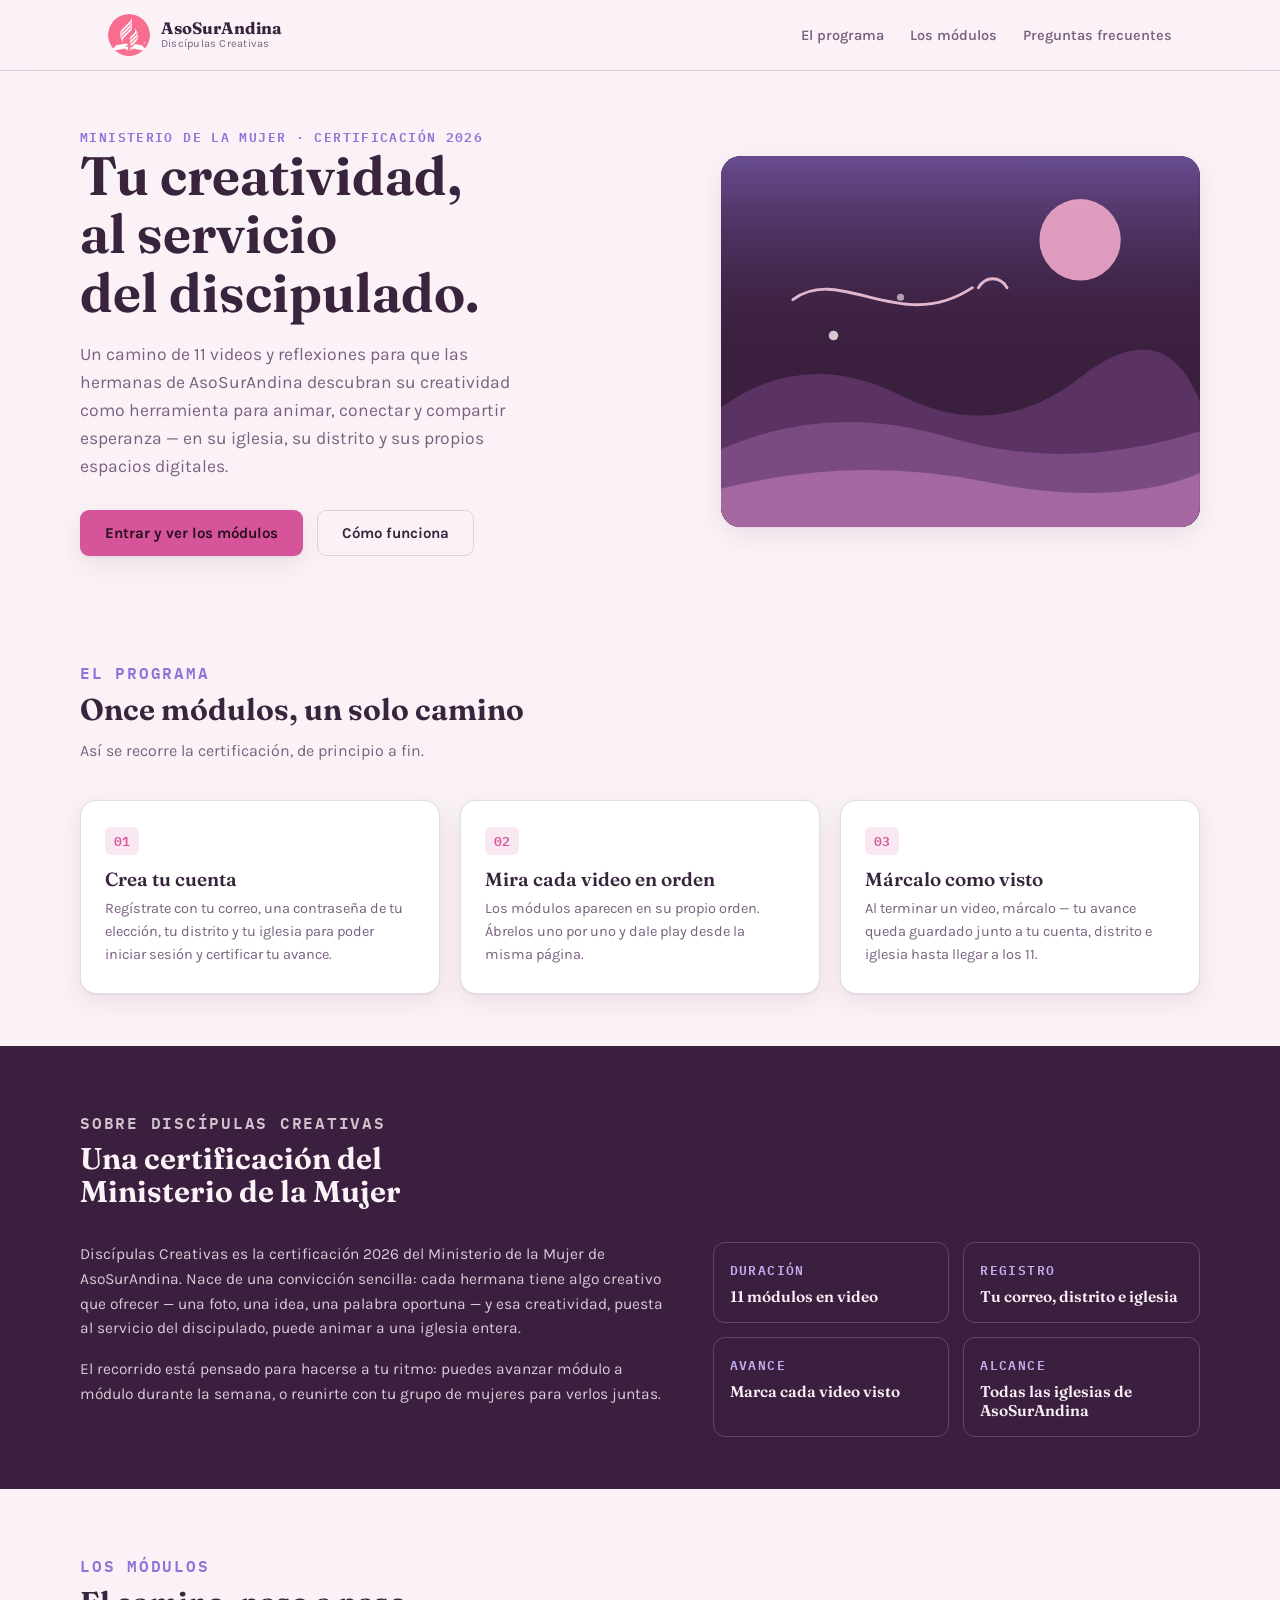
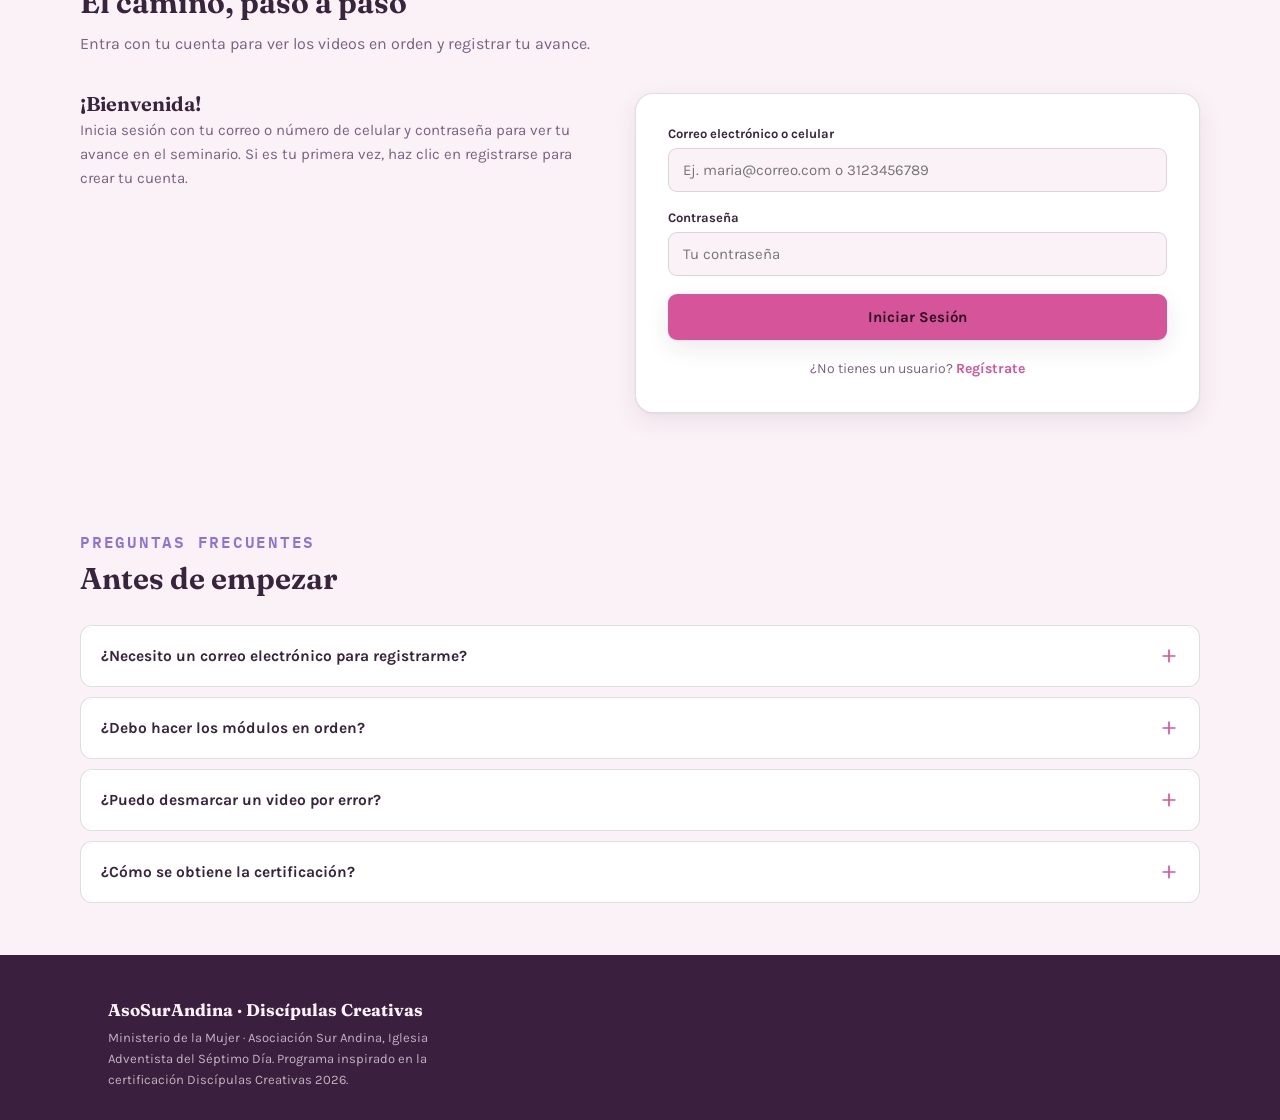
==== commit c1b80ba1: "feat: permitir registro y login con correo o número de celular" ====
--- a/frontend/index.html
+++ b/frontend/index.html
@@ -126,15 +126,15 @@
     <div class="register-wrap" id="register-wrap">
       <div class="register-copy" id="register-copy">
         <h3 id="copy-title" style="font-family:'Fraunces',serif;font-size:20px;margin-bottom:4px;">¡Bienvenida!</h3>
-        <p id="copy-desc">Inicia sesión con tu correo y contraseña para ver tu avance en el seminario. Si es tu primera vez, haz clic en registrarse para crear tu cuenta.</p>
+        <p id="copy-desc">Inicia sesión con tu correo o número de celular y contraseña para ver tu avance en el seminario. Si es tu primera vez, haz clic en registrarse para crear tu cuenta.</p>
       </div>
 
       <div class="card" id="register-card">
         <!-- Formulario de Login -->
         <form id="login-form">
           <div class="field">
-            <label for="login-correo">Correo electrónico</label>
-            <input id="login-correo" name="correo" type="email" autocomplete="email" required placeholder="Ej. maria@correo.com">
+            <label for="login-correo">Correo electrónico o celular</label>
+            <input id="login-correo" name="correo" type="text" autocomplete="username" required placeholder="Ej. maria@correo.com o 3123456789">
           </div>
           <div class="field">
             <label for="login-password">Contraseña</label>
@@ -150,12 +150,12 @@
         <!-- Formulario de Registro -->
         <form id="register-form" style="display:none;">
           <div class="field">
-            <label for="reg-username">Nombre de usuario</label>
-            <input id="reg-username" name="username" type="text" autocomplete="username" required placeholder="Ej. María Fernanda">
-          </div>
-          <div class="field">
-            <label for="reg-correo">Correo electrónico</label>
-            <input id="reg-correo" name="correo" type="email" autocomplete="email" required placeholder="Ej. maria@correo.com">
+            <label for="reg-username">Nombre completo</label>
+            <input id="reg-username" name="username" type="text" autocomplete="name" required placeholder="Ej. María Fernanda Pérez">
+          </div>
+          <div class="field">
+            <label for="reg-correo">Correo electrónico o celular (WhatsApp)</label>
+            <input id="reg-correo" name="correo" type="text" autocomplete="username" required placeholder="Ej. maria@correo.com o 3123456789">
           </div>
           <div class="field">
             <label for="reg-password">Contraseña</label>
@@ -242,72 +242,13 @@
     </div>
   </div>
 
+  <!-- Cliente API REST Centralizado -->
+  <script src="js/api.js"></script>
+
 <script>
 (function(){
-  var DISTRITOS = {
-    "Algeciras": ["Iglesia Shalom Algeciras", "Iglesia Central Algeciras", "Iglesia Eben Ezer Algeciras", "Iglesia Santana Ramos", "Iglesia Paraíso Algeciras", "Grupo Nueva Jerusalén Algeciras"],
-    "Campo Alegre": ["Iglesia Central Campo Alegre", "Iglesia Emmanuel Campo Alegre", "Grupo Sinaí Campo Alegre", "Iglesia Libertad Hobo", "Iglesia Jehová Nissi", "Iglesia Sión Rivera", "Iglesia Renacer Hobo"],
-    "Florencia Central": ["Iglesia Central Florencia", "Iglesia Jerusalén Florencia", "Grupo Canaán Yurayaco", "Iglesia Esmirna Curillo", "Iglesia Belén", "Grupo Renacer la Gloria", "Iglesia Efeso Ceilan", "Iglesia Filadelfia"],
-    "Florencia Nuevo Amanecer": ["Iglesia Nuevo Amanecer", "Iglesia Orión Florencia", "Grupo Nazareth Florencia", "Grupo Sinaí Solano", "Grupo Lirios", "Iglesia Olivos", "Grupo Luz Celestial", "Grupo Paraiso San Antonio"],
-    "Florencia Redención": ["Iglesia Nuevo Amanecer", "Iglesia Orión Florencia", "Grupo Nazareth Florencia", "Grupo Sinaí Solano", "Grupo Lirios", "Iglesia Olivos", "Grupo Luz Celestial", "Grupo Paraiso San Antonio"],
-    "Garzón": ["Iglesia Renacer Garzón", "Iglesia Gigantes de la Fe", "Grupo Eben Ezer Suaza", "Iglesia Horeb Zuluaga", "Iglesia Sion Silvania", "Grupo Jerusalen Guadalupe", "Grupo Nueva Esperanza Garzón"],
-    "La Plata": ["Iglesia Edén La Plata", "Iglesia Getsemaní Getzem", "Iglesia Maranatha Agrado", "Grupo Elohim Paicol", "Grupo Tesalia"],
-    "Neiva Central": ["Iglesia Neiva Central", "Grupo Roca Eterna", "Iglesia AMAS CABI", "Iglesia Getsemaní Neiva", "Iglesia Bethel Aipe", "Iglesia Salem (San Andrés)", "Grupo Tello", "Grupo Palermo", "Grupo Orión Neiva"],
-    "Neiva Jardín": ["Iglesia Jardín", "Iglesia Nueva Jerusalén", "Iglesia Fuente de Vida (Vegalarga)", "Grupo Siervos de Dios", "Iglesia Luz de Oriente"],
-    "Neiva Sur": ["Iglesia Manantial Neiva", "Iglesia Bethel Río Chiquito", "Iglesia Edén Neiva", "Iglesia Filadelfia Neiva", "Grupo Renacer Caguán"],
-    "Pitalito Norte": ["Iglesia Pitalito Central", "Iglesia Acevedo", "Grupo Maito", "Grupo Timaná San Antonio", "Iglesia Esperanza Marimba"],
-    "Pitalito Sur": ["Iglesia Nuevo Edén", "Iglesia Maranatha Criollo", "Iglesia Palestina Pitalito", "Iglesia Remanente Isnos", "Iglesia Paraíso Pitalito", "Grupo Emanuel Bordones", "Grupo Jerusalén Bruselas"],
-    "Puerto Rico": ["Iglesia Horeb Puerto Rico", "Iglesia Emmanuel Puerto Rico", "Iglesia Gilgal Doncello", "Iglesia Edén Doncello", "Iglesia Fuente Vida - La Granada", "Iglesia Bethel Guacamayas", "Grupo Paraíso las Palmas"],
-    "San Vicente": ["Iglesia Sión San Vicente", "Iglesia Manantial Campo Hermoso", "Iglesia La Victoria San Vicente", "Iglesia Bethel Macarena", "Iglesia Sinaí la Novia", "Iglesia Renacer la Cristalina", "Grupo Remanente San Juan", "Grupo Luz de Esperanza Tailandia", "Grupo Rayo de Luz", "Iglesia Maranatha Las Damas"]
-  };
-  var DISTRITO_ORDEN = ["Algeciras", "Campo Alegre", "Florencia Central", "Florencia Nuevo Amanecer", "Florencia Redención", "Garzón", "La Plata", "Neiva Central", "Neiva Jardín", "Neiva Sur", "Pitalito Norte", "Pitalito Sur", "Puerto Rico", "San Vicente"];
-
-  var VIDEOS = [
-    "GTAE-9enobE",
-    "BVfEVHRgN80",
-    "PiXd2b528zU",
-    "dM_hH9MyGUM",
-    "ZTivyeO5IBU",
-    "XrkzVxZZID8",
-    "k_rTSxdcMcs",
-    "h8kU7DcH3Wg",
-    "prVqmEdsEis",
-    "9uL8y1vanWk",
-    "Ib2aRTIPCIM"
-  ];
-  var TOTAL = VIDEOS.length;
-
   var distritoSelect = document.getElementById('distrito');
   var iglesiaSelect = document.getElementById('iglesia');
-
-  DISTRITO_ORDEN.forEach(function(dist){
-    var opt = document.createElement('option');
-    opt.value = dist; opt.textContent = dist;
-    distritoSelect.appendChild(opt);
-  });
-
-  distritoSelect.addEventListener('change', function(){
-    var dist = distritoSelect.value;
-    iglesiaSelect.innerHTML = '';
-    var congregaciones = DISTRITOS[dist] || [];
-    var placeholder = document.createElement('option');
-    placeholder.value = ''; placeholder.disabled = true; placeholder.selected = true;
-    placeholder.textContent = 'Selecciona tu iglesia o grupo…';
-    iglesiaSelect.appendChild(placeholder);
-    congregaciones.forEach(function(name){
-      var opt = document.createElement('option');
-      opt.value = name; opt.textContent = name;
-      iglesiaSelect.appendChild(opt);
-    });
-    iglesiaSelect.disabled = congregaciones.length === 0;
-  });
-
-  function slugify(s){
-    return s.toString().trim().toLowerCase()
-      .normalize('NFD').replace(/[̀-ͯ]/g,'')
-      .replace(/[^a-z0-9]+/g,'-').replace(/(^-|-$)/g,'');
-  }
-
   var loginForm = document.getElementById('login-form');
   var registerForm = document.getElementById('register-form');
   var registerCopy = document.getElementById('register-copy');
@@ -318,7 +259,71 @@
   var loginError = document.getElementById('login-error');
   var registerError = document.getElementById('register-error');
 
-  // Alternancia entre formularios
+  // 1. Carga Dinámica de Distritos desde la API
+  async function cargarDistritos() {
+    try {
+      var res = await DC_API.getDistritos();
+      distritoSelect.innerHTML = '<option value="" disabled selected>Selecciona tu distrito…</option>';
+      if (res && res.data) {
+        res.data.forEach(function(d){
+          var opt = document.createElement('option');
+          opt.value = d.id;
+          opt.textContent = d.nombre;
+          distritoSelect.appendChild(opt);
+        });
+      }
+    } catch(err) {
+      console.warn('No se pudo conectar con la API de distritos, usando lista de respaldo.', err);
+      // Fallback estático con IDs coincidentes
+      var DISTRITOS_FALLBACK = [
+        {id: 1, nombre: "Algeciras"}, {id: 2, nombre: "Campo Alegre"},
+        {id: 3, nombre: "Florencia Central"}, {id: 4, nombre: "Florencia Nuevo Amanecer"},
+        {id: 5, nombre: "Florencia Redención"}, {id: 6, nombre: "Garzón"},
+        {id: 7, nombre: "La Plata"}, {id: 8, nombre: "Neiva Central"},
+        {id: 9, nombre: "Neiva Jardín"}, {id: 10, nombre: "Neiva Sur"},
+        {id: 11, nombre: "Pitalito Norte"}, {id: 12, nombre: "Pitalito Sur"},
+        {id: 13, nombre: "Puerto Rico"}, {id: 14, nombre: "San Vicente"}
+      ];
+      distritoSelect.innerHTML = '<option value="" disabled selected>Selecciona tu distrito…</option>';
+      DISTRITOS_FALLBACK.forEach(function(d){
+        var opt = document.createElement('option');
+        opt.value = d.id;
+        opt.textContent = d.nombre;
+        distritoSelect.appendChild(opt);
+      });
+    }
+  }
+
+  // 2. Carga Dinámica de Iglesias filtradas por Distrito
+  distritoSelect.addEventListener('change', async function(){
+    var distritoId = distritoSelect.value;
+    if (!distritoId) return;
+
+    iglesiaSelect.innerHTML = '<option value="" disabled selected>Cargando iglesias…</option>';
+    iglesiaSelect.disabled = true;
+
+    try {
+      var res = await DC_API.getIglesias(distritoId);
+      iglesiaSelect.innerHTML = '<option value="" disabled selected>Selecciona tu iglesia o grupo…</option>';
+      if (res && res.data && res.data.length > 0) {
+        res.data.forEach(function(i){
+          var opt = document.createElement('option');
+          opt.value = i.id;
+          opt.textContent = i.nombre;
+          iglesiaSelect.appendChild(opt);
+        });
+        iglesiaSelect.disabled = false;
+      } else {
+        iglesiaSelect.innerHTML = '<option value="" disabled selected>No hay iglesias registradas en este distrito</option>';
+      }
+    } catch(err) {
+      console.warn('Error al cargar iglesias desde la API.', err);
+      iglesiaSelect.innerHTML = '<option value="1">Iglesia Central</option>';
+      iglesiaSelect.disabled = false;
+    }
+  });
+
+  // 3. Alternancia visual entre Login y Registro
   toRegisterBtn.addEventListener('click', function(e){
     e.preventDefault();
     loginForm.style.display = 'none';
@@ -339,19 +344,22 @@
     registerError.style.display = 'none';
   });
 
-  // Envío del Formulario de Registro
-  registerForm.addEventListener('submit', function(e){
+  // 4. Envío del Formulario de Registro a la API
+  registerForm.addEventListener('submit', async function(e){
     e.preventDefault();
     registerError.style.display = 'none';
+
+    var submitBtn = registerForm.querySelector('button[type="submit"]');
+    var originalBtnText = submitBtn.textContent;
 
     var nombre = document.getElementById('reg-username').value.trim();
     var correo = document.getElementById('reg-correo').value.trim().toLowerCase();
     var password = document.getElementById('reg-password').value;
     var passwordConfirm = document.getElementById('reg-password-confirm').value;
-    var distrito = distritoSelect.value;
-    var iglesia = iglesiaSelect.value;
-
-    if (!nombre || !correo || !password || !passwordConfirm || !distrito || !iglesia) {
+    var distritoId = distritoSelect.value;
+    var iglesiaId = iglesiaSelect.value;
+
+    if (!nombre || !correo || !password || !passwordConfirm || !distritoId || !iglesiaId) {
       registerError.textContent = 'Todos los campos son obligatorios.';
       registerError.style.display = 'block';
       return;
@@ -363,80 +371,85 @@
       return;
     }
 
-    // Verificar si el correo ya existe
+    if (password.length < 6) {
+      registerError.textContent = 'La contraseña debe tener al menos 6 caracteres.';
+      registerError.style.display = 'block';
+      return;
+    }
+
     try {
-      var existing = localStorage.getItem('dc-user-' + correo);
-      if (existing) {
-        registerError.textContent = 'Este correo electrónico ya está registrado.';
-        registerError.style.display = 'block';
-        return;
-      }
-    } catch(err){}
-
-    var userData = {
-      nombre: nombre,
-      correo: correo,
-      distrito: distrito,
-      iglesia: iglesia,
-      password: password,
-      completados: [],
-      creadoEn: new Date().toISOString()
-    };
-
-    try {
-      localStorage.setItem('dc-user-' + correo, JSON.stringify(userData));
-      localStorage.setItem('dc-active-session', correo);
-    } catch(err){}
-
-    // Redireccionar al Dashboard externo de forma limpia
-    window.location.href = 'dashboard.html';
-  });
-
-  // Envío del Formulario de Login
-  loginForm.addEventListener('submit', function(e){
+      submitBtn.disabled = true;
+      submitBtn.textContent = 'Creando cuenta…';
+
+      var res = await DC_API.register({
+        nombre: nombre,
+        correo: correo,
+        password: password,
+        distrito_id: distritoId,
+        iglesia_id: iglesiaId
+      });
+
+      // Redireccionar al panel
+      window.location.href = 'dashboard.html';
+    } catch(err) {
+      registerError.textContent = err.message || 'Error al registrar tu cuenta. Por favor intenta de nuevo.';
+      registerError.style.display = 'block';
+    } finally {
+      submitBtn.disabled = false;
+      submitBtn.textContent = originalBtnText;
+    }
+  });
+
+  // 5. Envío del Formulario de Login a la API
+  loginForm.addEventListener('submit', async function(e){
     e.preventDefault();
     loginError.style.display = 'none';
 
+    var submitBtn = loginForm.querySelector('button[type="submit"]');
+    var originalBtnText = submitBtn.textContent;
+
     var correo = document.getElementById('login-correo').value.trim().toLowerCase();
     var password = document.getElementById('login-password').value;
 
     if (!correo || !password) {
-      loginError.textContent = 'Por favor ingresa tu correo y contraseña.';
+      loginError.textContent = 'Datos incorrectos, por favor revise.';
       loginError.style.display = 'block';
       return;
     }
 
-    var userData = null;
     try {
-      var raw = localStorage.getItem('dc-user-' + correo);
-      if (raw) userData = JSON.parse(raw);
-    } catch(err){}
-
-    if (!userData || userData.password !== password) {
-      loginError.textContent = 'El correo electrónico o la contraseña son incorrectos.';
+      submitBtn.disabled = true;
+      submitBtn.textContent = 'Iniciando sesión…';
+
+      var res = await DC_API.login(correo, password);
+
+      // Redireccionar al panel
+      window.location.href = 'dashboard.html';
+    } catch(err) {
+      loginError.textContent = err.message || 'El correo o la contraseña son incorrectos.';
       loginError.style.display = 'block';
-      return;
-    }
-
-    // Guardar sesión activa
-    try {
-      localStorage.setItem('dc-active-session', correo);
-    } catch(err){}
-
-    // Redireccionar al Dashboard externo de forma limpia
-    window.location.href = 'dashboard.html';
-  });
-
-  // Validar sesión activa al cargar la página para redirigir si corresponde
-  try {
-    var activeEmail = localStorage.getItem('dc-active-session');
-    if (activeEmail) {
-      var rawUser = localStorage.getItem('dc-user-' + activeEmail.toLowerCase());
-      if (rawUser) {
-        window.location.href = 'dashboard.html';
+    } finally {
+      submitBtn.disabled = false;
+      submitBtn.textContent = originalBtnText;
+    }
+  });
+
+  // 6. Validar si ya existe sesión activa válida para redirigir
+  (async function checkExistingSession() {
+    var token = DC_API.storage.getToken();
+    if (token) {
+      try {
+        var me = await DC_API.getMe();
+        if (me && me.data) {
+          window.location.href = 'dashboard.html';
+        }
+      } catch(e) {
+        // Token vencido o inválido, se limpia automáticamente en api.js
       }
     }
-  } catch(err){}
+    // Si no hay sesión, inicializar distritos
+    cargarDistritos();
+  })();
 
   // Lógica del modal de video embebido (para compatibilidad de enlaces fuera del panel)
   var videoModal = document.getElementById('video-modal');
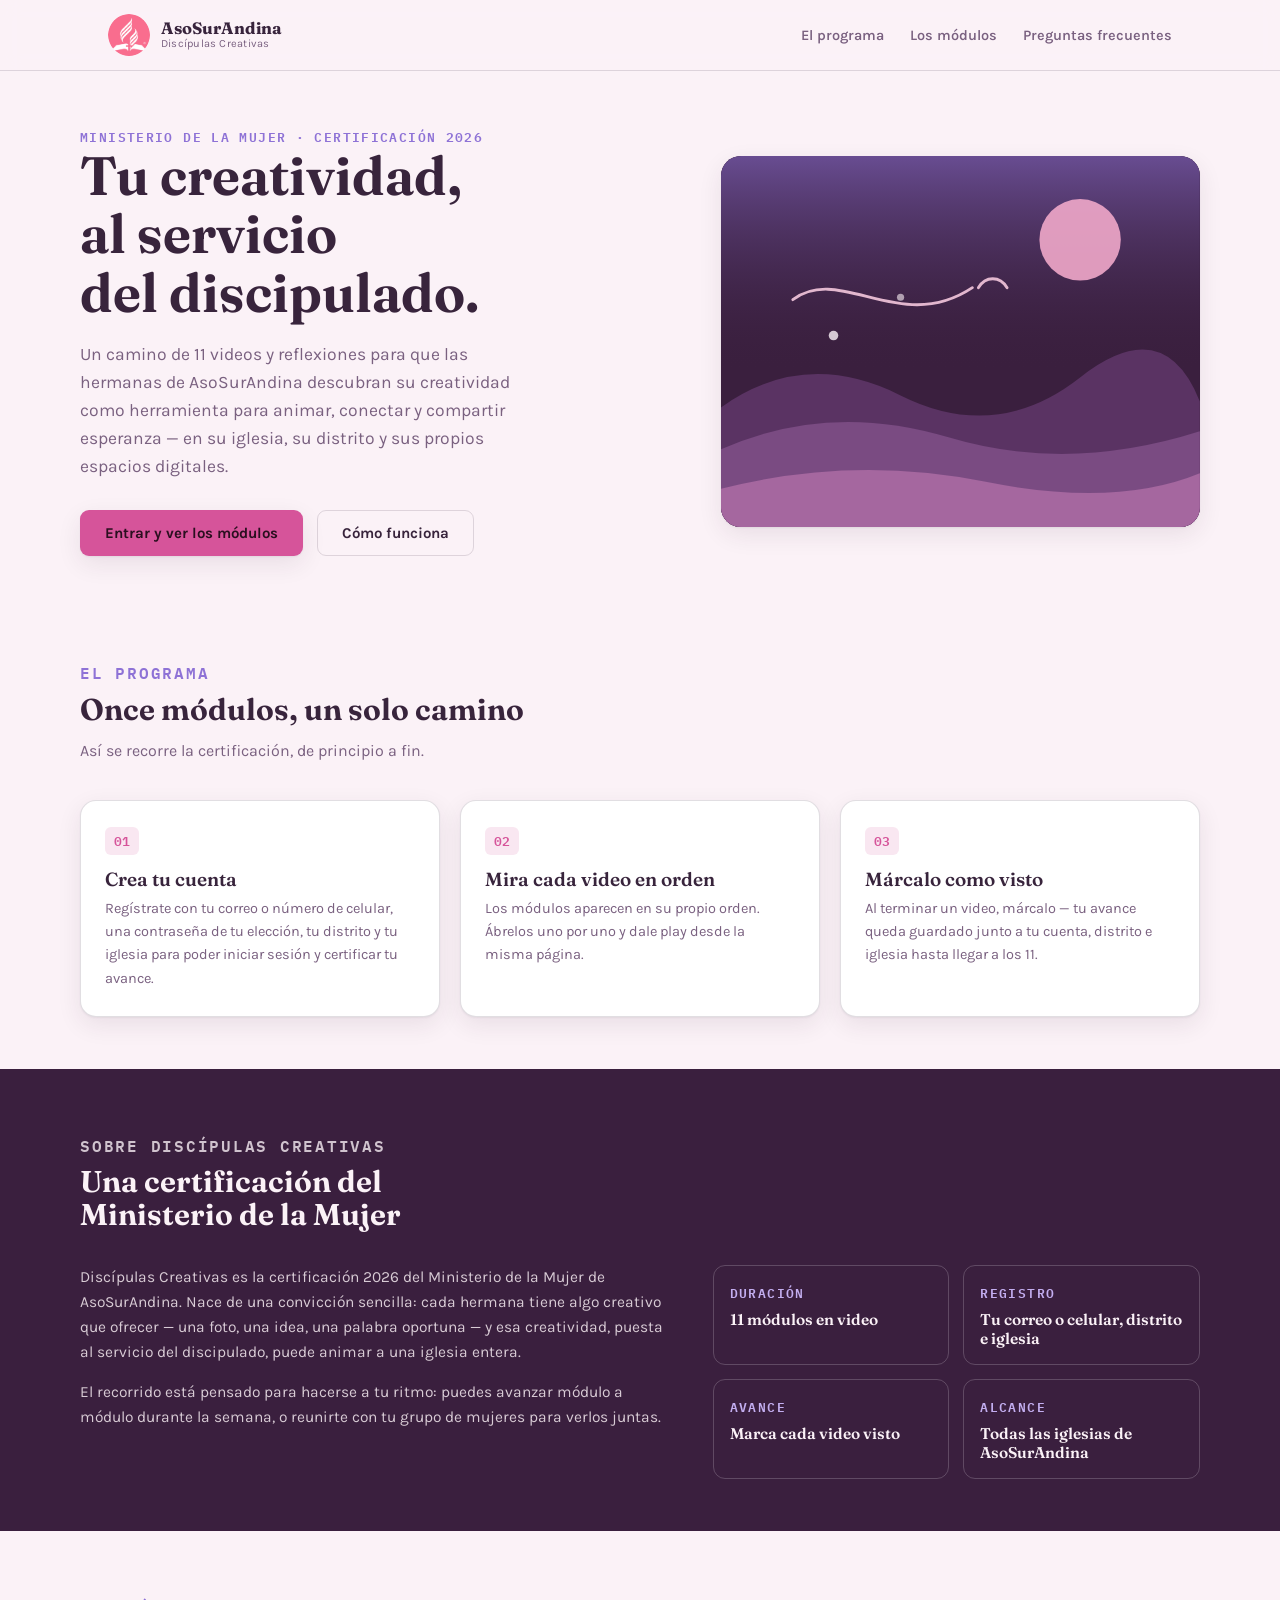
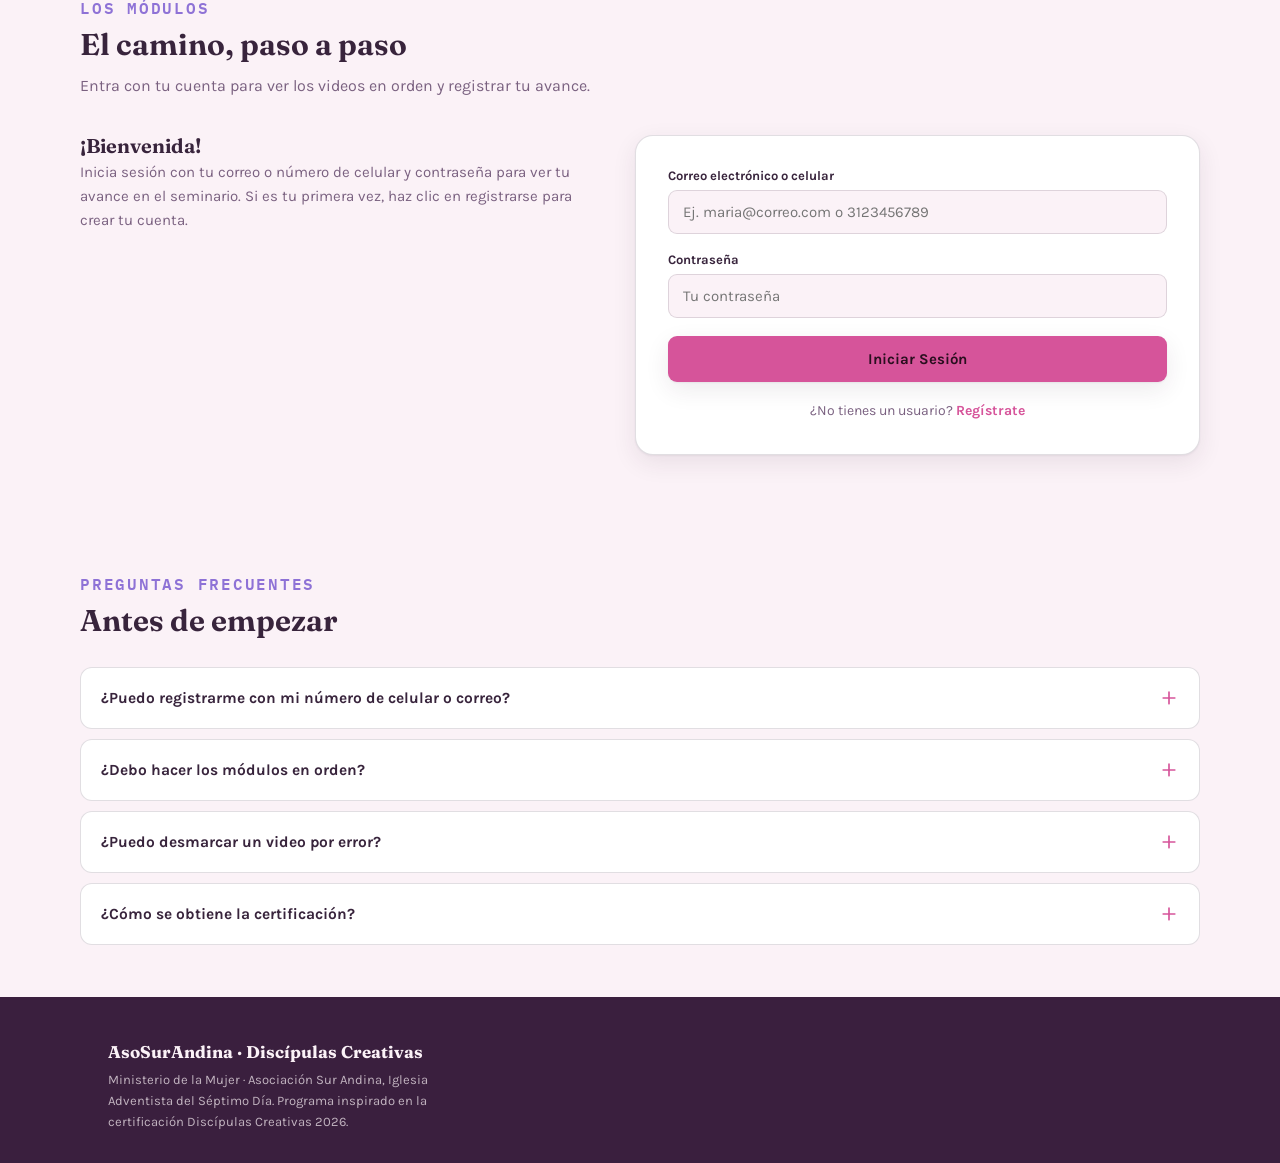
==== commit c6e47362: "docs(frontend): actualizar textos informativos y faq para soportar celular o correo" ====
--- a/frontend/index.html
+++ b/frontend/index.html
@@ -78,7 +78,7 @@
       <div class="step-card">
         <span class="step-num">01</span>
         <h3>Crea tu cuenta</h3>
-        <p>Regístrate con tu correo, una contraseña de tu elección, tu distrito y tu iglesia para poder iniciar sesión y certificar tu avance.</p>
+        <p>Regístrate con tu correo o número de celular, una contraseña de tu elección, tu distrito y tu iglesia para poder iniciar sesión y certificar tu avance.</p>
       </div>
       <div class="step-card">
         <span class="step-num">02</span>
@@ -107,7 +107,7 @@
         </div>
         <div class="stats">
           <div class="stat"><span class="eyebrow">Duración</span><strong>11 módulos en video</strong></div>
-          <div class="stat"><span class="eyebrow">Registro</span><strong>Tu correo, distrito e iglesia</strong></div>
+          <div class="stat"><span class="eyebrow">Registro</span><strong>Tu correo o celular, distrito e iglesia</strong></div>
           <div class="stat"><span class="eyebrow">Avance</span><strong>Marca cada video visto</strong></div>
           <div class="stat"><span class="eyebrow">Alcance</span><strong>Todas las iglesias de AsoSurAndina</strong></div>
         </div>
@@ -196,16 +196,16 @@
     </div>
     <div class="faq-list">
       <details class="faq-item">
-        <summary>¿Necesito un correo electrónico para registrarme?
+        <summary>¿Puedo registrarme con mi número de celular o correo?
           <svg class="chev" viewBox="0 0 24 24" fill="none"><path d="M12 5v14M5 12h14" stroke="currentColor" stroke-width="2" stroke-linecap="round"/></svg>
         </summary>
-        <p>Sí. Necesitas un correo electrónico válido, el cual servirá como tu llave de acceso exclusiva para iniciar sesión, resguardar tu progreso individual y certificar tus 11 módulos.</p>
+        <p>Sí. Puedes registrarte usando tu número de celular (WhatsApp) o un correo electrónico. Este dato servirá como tu llave de acceso exclusiva para iniciar sesión, resguardar tu progreso individual y certificar tus 11 módulos.</p>
       </details>
       <details class="faq-item">
         <summary>¿Debo hacer los módulos en orden?
           <svg class="chev" viewBox="0 0 24 24" fill="none"><path d="M12 5v14M5 12h14" stroke="currentColor" stroke-width="2" stroke-linecap="round"/></svg>
         </summary>
-        <p>Se recomienda seguir el orden del 1 al 11, pero puedes avanzar a tu ritmo y retomar tu avance en cualquier dispositivo iniciando sesión con tu correo y contraseña.</p>
+        <p>Se recomienda seguir el orden del 1 al 11, pero puedes avanzar a tu ritmo y retomar tu avance en cualquier dispositivo iniciando sesión con tu correo o celular y contraseña.</p>
       </details>
       <details class="faq-item">
         <summary>¿Puedo desmarcar un video por error?
